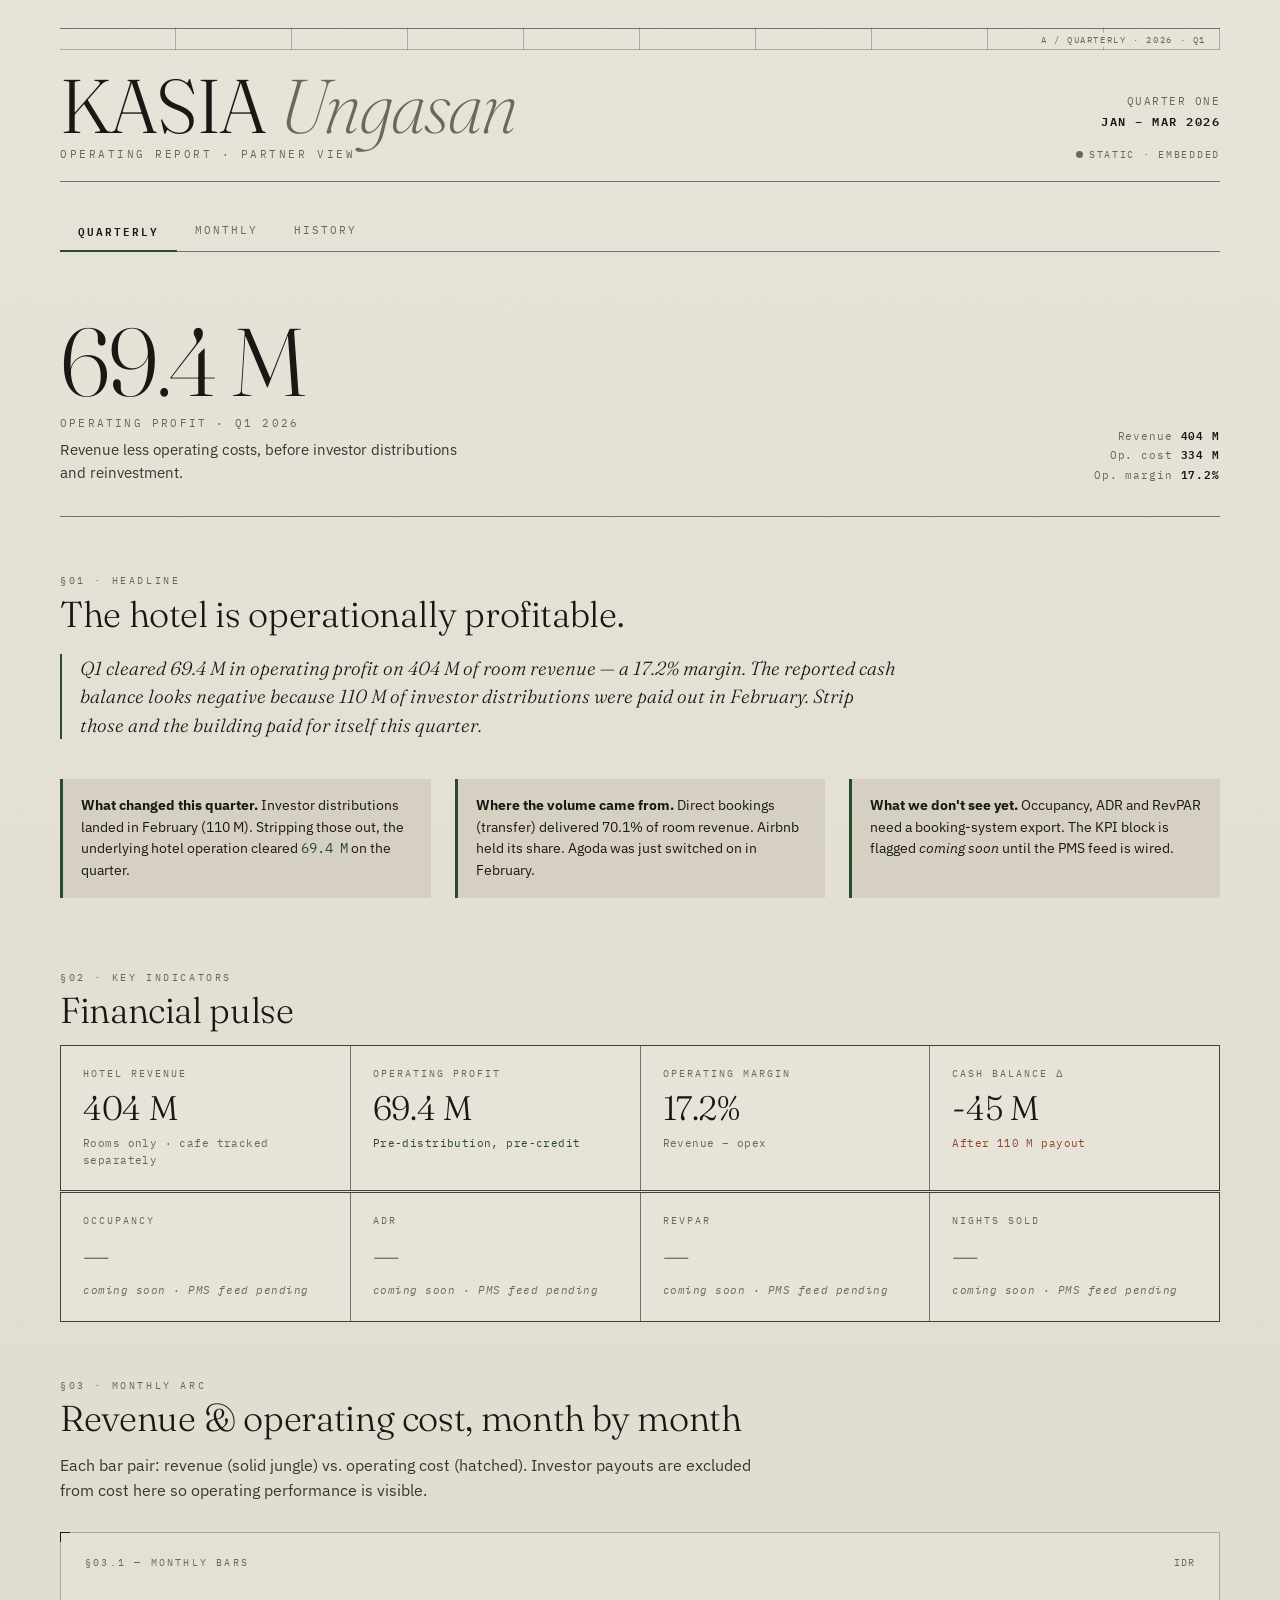
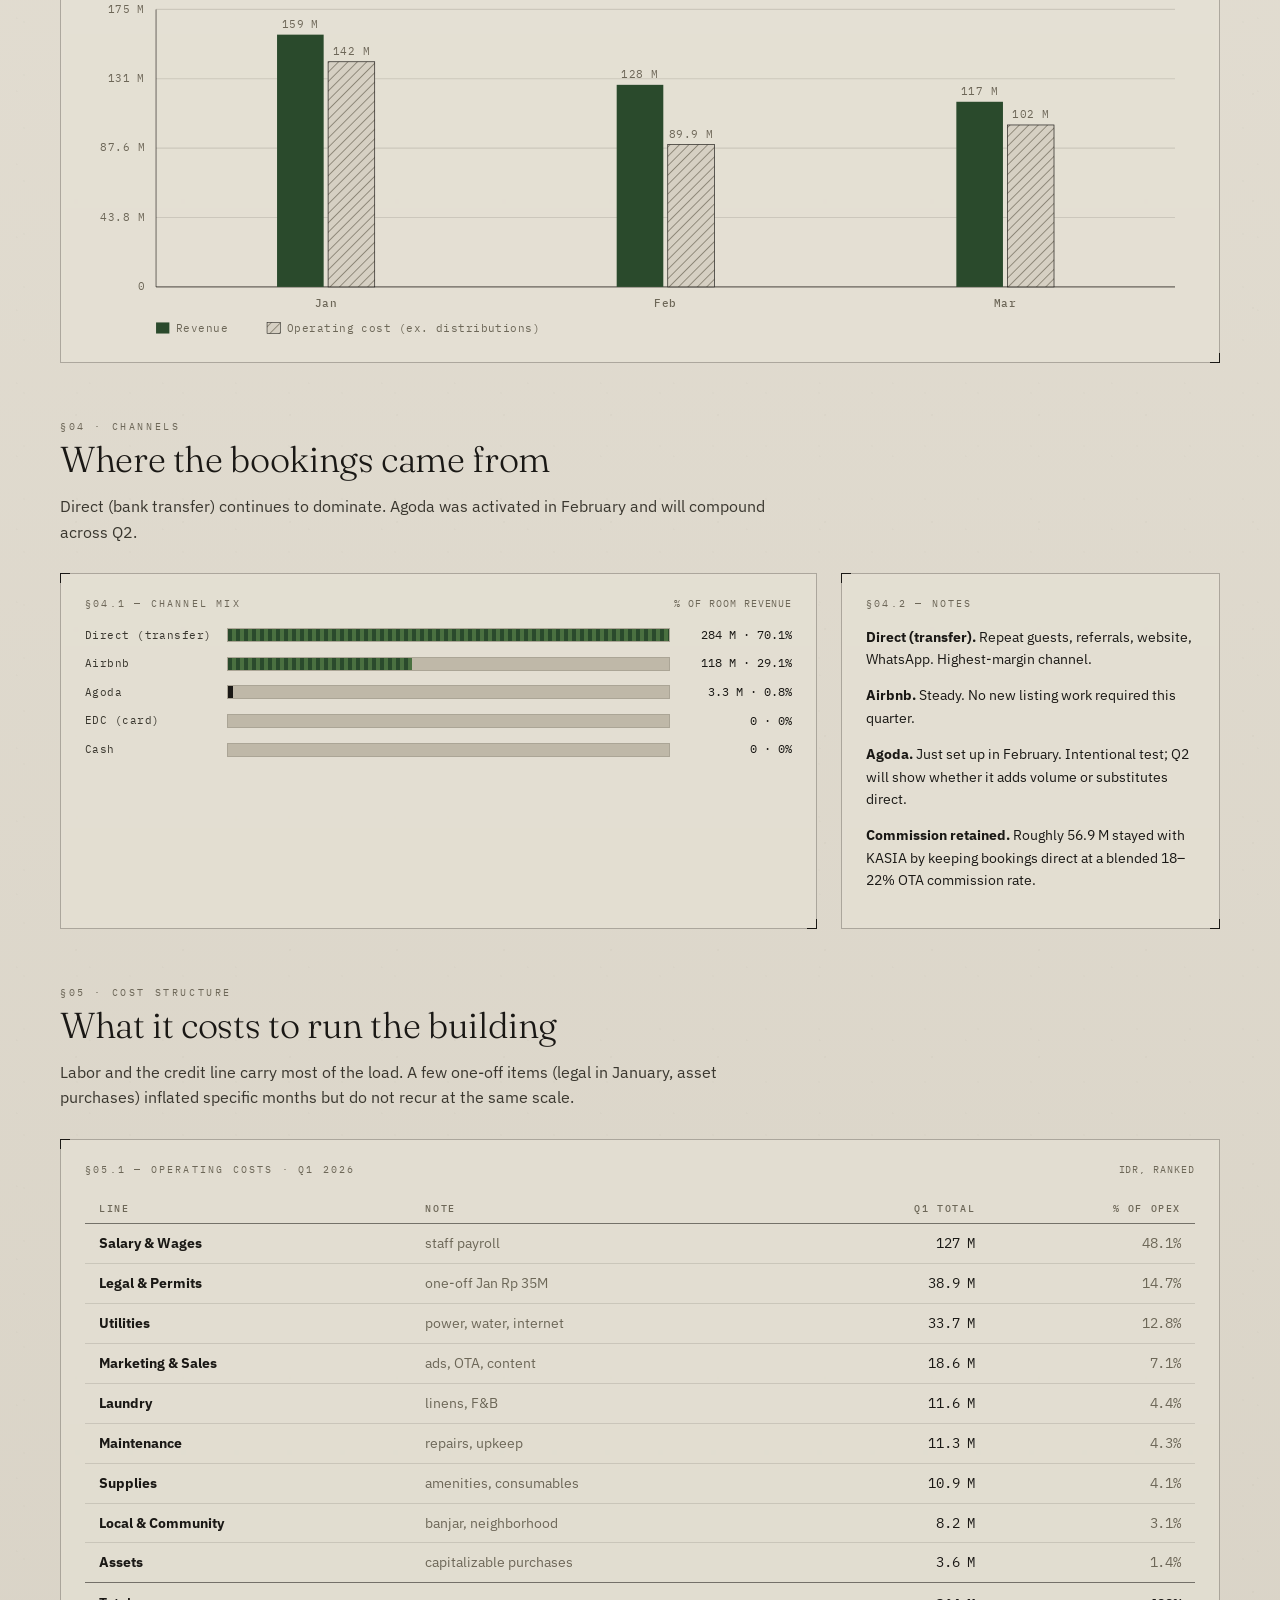
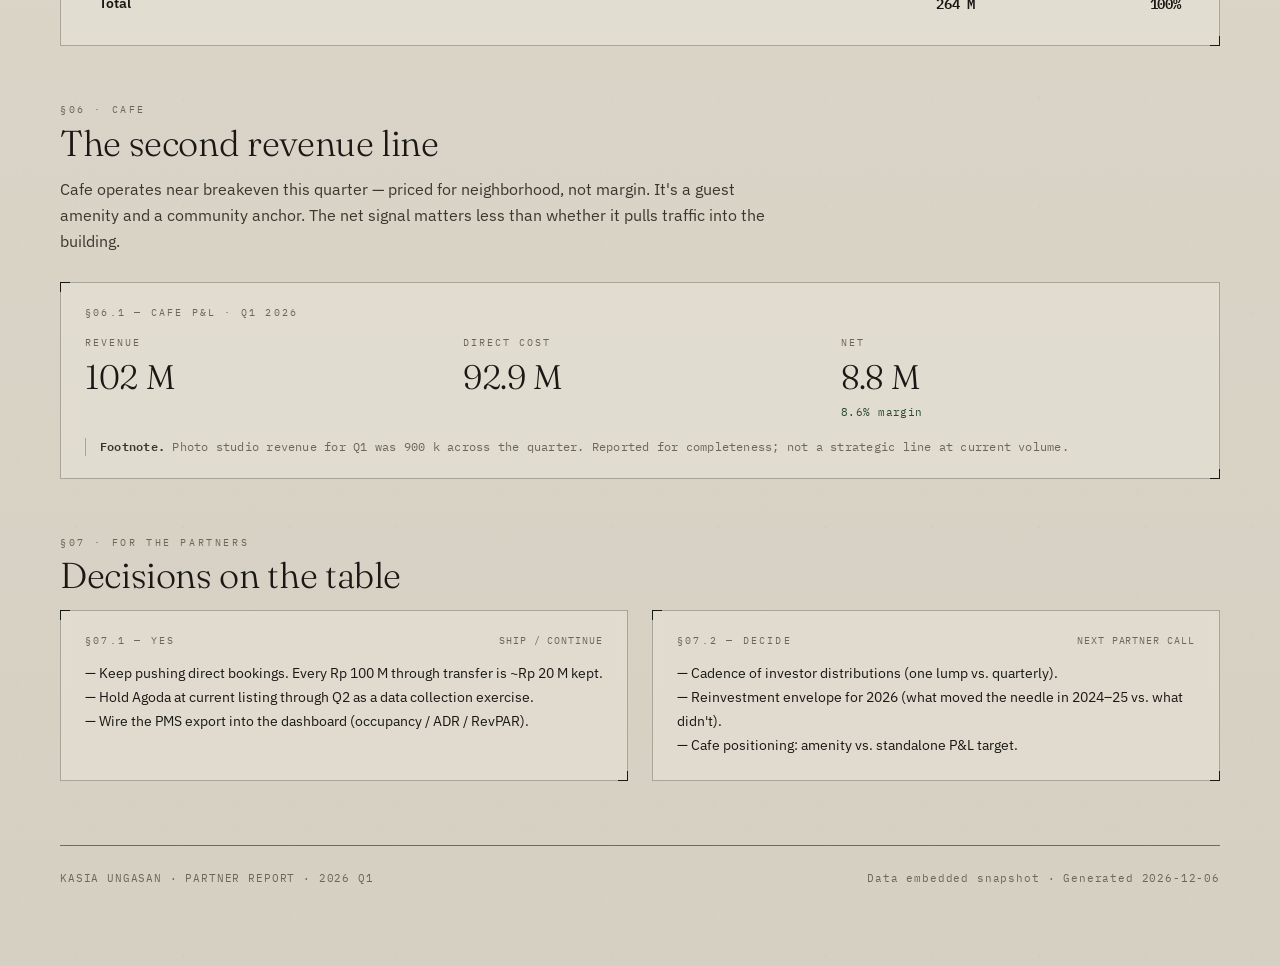
==== index.html @ acd2a81e "kasia dashboard v0.2 — three views, live sheet" ====
<!DOCTYPE html>
<html lang="en">
<head>
<meta charset="UTF-8" />
<meta name="viewport" content="width=device-width, initial-scale=1" />
<title>KASIA Ungasan · Quarterly Report</title>
<meta name="description" content="KASIA Ungasan operating report — quarterly performance, channels, costs." />
<link rel="preconnect" href="https://fonts.googleapis.com" />
<link rel="preconnect" href="https://fonts.gstatic.com" crossorigin />
<link href="https://fonts.googleapis.com/css2?family=Fraunces:ital,opsz,wght@0,9..144,200..600;1,9..144,200..500&family=IBM+Plex+Mono:wght@400;500;600&family=IBM+Plex+Sans:wght@300;400;500;600&display=swap" rel="stylesheet" />
<link rel="stylesheet" href="assets/style.css" />
</head>
<body>
<div class="frame">

  <div class="ruler" data-label="A / QUARTERLY · 2026 · Q1"></div>

  <header class="masthead">
    <div>
      <h1 class="wordmark">KASIA <em>Ungasan</em></h1>
      <p class="subtitle">Operating Report · Partner View</p>
    </div>
    <div class="masthead-right">
      Quarter One<br/>
      <strong id="period-label">Jan – Mar 2026</strong><br/>
      <span class="status" id="source-status">loading</span>
    </div>
  </header>

  <nav class="nav" aria-label="Primary">
    <a href="index.html" class="active">Quarterly</a>
    <a href="monthly.html">Monthly</a>
    <a href="historical.html">History</a>
  </nav>

  <!-- HERO STAT -->
  <div class="hero-stat">
    <div>
      <h2 class="main-num" id="hero-opprofit">—</h2>
      <div class="main-label">Operating profit · Q1 2026</div>
      <div class="main-sub" id="hero-sub">Revenue less operating costs, before investor distributions and reinvestment.</div>
    </div>
    <aside>
      <div>Revenue <b id="hero-rev">—</b></div>
      <div>Op. cost <b id="hero-opex">—</b></div>
      <div>Op. margin <b id="hero-margin">—</b></div>
    </aside>
  </div>

  <!-- HEADLINES -->
  <section id="headlines">
    <div class="section-no">§01 · Headline</div>
    <h3 class="section-title">The hotel is operationally profitable.</h3>
    <p class="lede" id="headline-lede">—</p>
    <div class="cols-3" style="margin-top:24px">
      <div class="callout">
        <strong>What changed this quarter.</strong>
        Investor distributions landed in February (<span id="feb-payout">—</span>). Stripping those out, the underlying hotel operation cleared <span class="num pos" id="underlying-profit">—</span> on the quarter.
      </div>
      <div class="callout">
        <strong>Where the volume came from.</strong>
        Direct bookings (transfer) delivered <span id="direct-share">—</span> of room revenue. Airbnb held its share. Agoda was just switched on in February.
      </div>
      <div class="callout">
        <strong>What we don't see yet.</strong>
        Occupancy, ADR and RevPAR need a booking-system export. The KPI block is flagged <em>coming soon</em> until the PMS feed is wired.
      </div>
    </div>
  </section>

  <!-- KPI -->
  <section id="kpi">
    <div class="section-no">§02 · Key Indicators</div>
    <h3 class="section-title">Financial pulse</h3>
    <div class="kpi-grid">
      <div class="kpi">
        <div class="kpi-label">Hotel Revenue</div>
        <div class="kpi-value" id="kpi-rev">—</div>
        <div class="kpi-sub" id="kpi-rev-sub">—</div>
      </div>
      <div class="kpi">
        <div class="kpi-label">Operating Profit</div>
        <div class="kpi-value" id="kpi-opprofit">—</div>
        <div class="kpi-sub" id="kpi-opprofit-sub">—</div>
      </div>
      <div class="kpi">
        <div class="kpi-label">Operating Margin</div>
        <div class="kpi-value" id="kpi-margin">—</div>
        <div class="kpi-sub">Revenue − opex</div>
      </div>
      <div class="kpi">
        <div class="kpi-label">Cash Balance Δ</div>
        <div class="kpi-value" id="kpi-balance">—</div>
        <div class="kpi-sub" id="kpi-balance-sub">After distributions &amp; credit</div>
      </div>
    </div>

    <div class="kpi-grid" style="margin-top:1px">
      <div class="kpi">
        <div class="kpi-label">Occupancy</div>
        <div class="kpi-value muted">—</div>
        <div class="kpi-sub coming">coming soon · PMS feed pending</div>
      </div>
      <div class="kpi">
        <div class="kpi-label">ADR</div>
        <div class="kpi-value muted">—</div>
        <div class="kpi-sub coming">coming soon · PMS feed pending</div>
      </div>
      <div class="kpi">
        <div class="kpi-label">RevPAR</div>
        <div class="kpi-value muted">—</div>
        <div class="kpi-sub coming">coming soon · PMS feed pending</div>
      </div>
      <div class="kpi">
        <div class="kpi-label">Nights Sold</div>
        <div class="kpi-value muted">—</div>
        <div class="kpi-sub coming">coming soon · PMS feed pending</div>
      </div>
    </div>
  </section>

  <!-- MONTHLY BARS -->
  <section id="monthly">
    <div class="section-no">§03 · Monthly Arc</div>
    <h3 class="section-title">Revenue &amp; operating cost, month by month</h3>
    <p class="section-lede">Each bar pair: revenue (solid jungle) vs. operating cost (hatched). Investor payouts are excluded from cost here so operating performance is visible.</p>
    <div class="panel">
      <div class="panel-label"><span>§03.1 — MONTHLY BARS</span><span class="note">IDR</span></div>
      <div id="month-chart"></div>
    </div>
  </section>

  <!-- CHANNELS -->
  <section id="channels">
    <div class="section-no">§04 · Channels</div>
    <h3 class="section-title">Where the bookings came from</h3>
    <p class="section-lede">Direct (bank transfer) continues to dominate. Agoda was activated in February and will compound across Q2.</p>
    <div class="cols-2-2">
      <div class="panel">
        <div class="panel-label"><span>§04.1 — CHANNEL MIX</span><span class="note">% of room revenue</span></div>
        <div class="bars" id="channel-bars"></div>
      </div>
      <div class="panel">
        <div class="panel-label"><span>§04.2 — NOTES</span></div>
        <div style="font-size:14px;line-height:1.6">
          <p><strong>Direct (transfer).</strong> Repeat guests, referrals, website, WhatsApp. Highest-margin channel.</p>
          <p><strong>Airbnb.</strong> Steady. No new listing work required this quarter.</p>
          <p><strong>Agoda.</strong> Just set up in February. Intentional test; Q2 will show whether it adds volume or substitutes direct.</p>
          <p><strong>Commission retained.</strong> Roughly <span id="direct-retained">—</span> stayed with KASIA by keeping bookings direct at a blended 18–22% OTA commission rate.</p>
        </div>
      </div>
    </div>
  </section>

  <!-- COSTS -->
  <section id="costs">
    <div class="section-no">§05 · Cost Structure</div>
    <h3 class="section-title">What it costs to run the building</h3>
    <p class="section-lede">Labor and the credit line carry most of the load. A few one-off items (legal in January, asset purchases) inflated specific months but do not recur at the same scale.</p>
    <div class="panel">
      <div class="panel-label"><span>§05.1 — OPERATING COSTS · Q1 2026</span><span class="note">IDR, ranked</span></div>
      <table class="tbl" id="costs-tbl">
        <thead><tr><th>Line</th><th>Note</th><th class="num">Q1 total</th><th class="num">% of opex</th></tr></thead>
        <tbody></tbody>
        <tfoot></tfoot>
      </table>
    </div>
  </section>

  <!-- CAFE -->
  <section id="cafe">
    <div class="section-no">§06 · Cafe</div>
    <h3 class="section-title">The second revenue line</h3>
    <p class="section-lede">Cafe operates near breakeven this quarter — priced for neighborhood, not margin. It's a guest amenity and a community anchor. The net signal matters less than whether it pulls traffic into the building.</p>
    <div class="panel">
      <div class="panel-label"><span>§06.1 — CAFE P&amp;L · Q1 2026</span></div>
      <div class="cols-3">
        <div>
          <div class="kpi-label">Revenue</div>
          <div class="kpi-value" id="cafe-rev">—</div>
        </div>
        <div>
          <div class="kpi-label">Direct Cost</div>
          <div class="kpi-value" id="cafe-cost">—</div>
        </div>
        <div>
          <div class="kpi-label">Net</div>
          <div class="kpi-value" id="cafe-net">—</div>
          <div class="kpi-sub" id="cafe-margin">—</div>
        </div>
      </div>
      <div class="footnote" style="margin-top:18px">
        <b>Footnote.</b> Photo studio revenue for Q1 was <span id="studio-rev-inline">—</span> across the quarter. Reported for completeness; not a strategic line at current volume.
      </div>
    </div>
  </section>

  <!-- DECISIONS -->
  <section id="decisions">
    <div class="section-no">§07 · For the Partners</div>
    <h3 class="section-title">Decisions on the table</h3>
    <div class="cols-2">
      <div class="panel">
        <div class="panel-label"><span>§07.1 — YES</span><span class="note">ship / continue</span></div>
        <ul style="list-style:none;padding:0;margin:0;font-size:14px;line-height:1.7">
          <li>— Keep pushing direct bookings. Every Rp 100 M through transfer is ~Rp 20 M kept.</li>
          <li>— Hold Agoda at current listing through Q2 as a data collection exercise.</li>
          <li>— Wire the PMS export into the dashboard (occupancy / ADR / RevPAR).</li>
        </ul>
      </div>
      <div class="panel">
        <div class="panel-label"><span>§07.2 — DECIDE</span><span class="note">next partner call</span></div>
        <ul style="list-style:none;padding:0;margin:0;font-size:14px;line-height:1.7">
          <li>— Cadence of investor distributions (one lump vs. quarterly).</li>
          <li>— Reinvestment envelope for 2026 (what moved the needle in 2024–25 vs. what didn't).</li>
          <li>— Cafe positioning: amenity vs. standalone P&amp;L target.</li>
        </ul>
      </div>
    </div>
  </section>

  <footer class="foot">
    <div>KASIA UNGASAN · PARTNER REPORT · 2026 Q1</div>
    <div>Data <span id="data-source">—</span> · Generated <span id="gen-time">—</span></div>
  </footer>

</div>

<script src="assets/data.js"></script>
<script>
(async function() {
  const { data, source } = await loadYear(2026);
  const q1 = { months: data.months.slice(0, 3) };
  const m = computeMetrics(q1);

  // Source status
  const srcEl = document.getElementById('source-status');
  srcEl.textContent = source === 'live' ? 'Live · Google Sheets' : 'Static · embedded';
  srcEl.className = 'status ' + (source === 'live' ? 'live' : 'static');
  document.getElementById('data-source').textContent = source === 'live' ? 'live from Google Sheets' : 'embedded snapshot';
  document.getElementById('gen-time').textContent = new Date().toISOString().slice(0,10);

  // Hero
  document.getElementById('hero-opprofit').textContent = fmtIDR(m.op_profit);
  document.getElementById('hero-rev').textContent  = fmtIDR(m.revenue);
  document.getElementById('hero-opex').textContent = fmtIDR(m.opex);
  document.getElementById('hero-margin').textContent = fmtPct(m.op_margin);

  // Headline lede
  const febPayout = q1.months[1].investor_payout;
  document.getElementById('feb-payout').textContent = fmtIDR(febPayout);
  document.getElementById('underlying-profit').textContent = fmtIDR(m.op_profit);
  const directShare = m.channels.transfer / m.chan_total;
  document.getElementById('direct-share').textContent = fmtPct(directShare);

  const lede = `Q1 cleared ${esc(fmtIDR(m.op_profit))} in operating profit on ${esc(fmtIDR(m.revenue))} of room revenue — a ${esc(fmtPct(m.op_margin))} margin. The reported cash balance looks negative because ${esc(fmtIDR(febPayout))} of investor distributions were paid out in February. Strip those and the building paid for itself this quarter.`;
  document.getElementById('headline-lede').innerHTML = lede;

  // KPIs
  document.getElementById('kpi-rev').textContent = fmtIDR(m.revenue);
  document.getElementById('kpi-rev-sub').textContent = 'Rooms only · cafe tracked separately';
  document.getElementById('kpi-opprofit').textContent = fmtIDR(m.op_profit);
  const opprofitSub = document.getElementById('kpi-opprofit-sub');
  opprofitSub.textContent = 'Pre-distribution, pre-credit';
  opprofitSub.classList.add(m.op_profit >= 0 ? 'pos' : 'neg');
  document.getElementById('kpi-margin').textContent = fmtPct(m.op_margin);

  const balance = m.revenue - m.expense_total;
  document.getElementById('kpi-balance').textContent = fmtIDR(balance);
  const balSub = document.getElementById('kpi-balance-sub');
  balSub.textContent = (balance >= 0 ? 'Net of distributions' : 'After ' + fmtIDR(febPayout) + ' payout');
  balSub.classList.add(balance >= 0 ? 'pos' : 'neg');

  // Direct retained estimate (20% blended commission)
  const directRetained = m.channels.transfer * 0.20;
  document.getElementById('direct-retained').textContent = fmtIDR(directRetained);

  renderMonthlyChart(m);
  renderChannels(m);
  renderCosts(m);

  document.getElementById('cafe-rev').textContent = fmtIDR(m.cafe_rev);
  document.getElementById('cafe-cost').textContent = fmtIDR(m.cafe_opex);
  document.getElementById('cafe-net').textContent  = fmtIDR(m.cafe_net);
  const cafeMargin = m.cafe_net / (m.cafe_rev || 1);
  const cafeMEl = document.getElementById('cafe-margin');
  cafeMEl.textContent = fmtPct(cafeMargin) + ' margin';
  cafeMEl.classList.add(cafeMargin >= 0 ? 'pos' : 'neg');
  document.getElementById('studio-rev-inline').textContent = fmtIDR(m.studio_rev);
})();

function renderMonthlyChart(m) {
  const W = 1000, H = 320, PAD_L = 64, PAD_R = 18, PAD_T = 22, PAD_B = 48;
  const plotW = W - PAD_L - PAD_R;
  const plotH = H - PAD_T - PAD_B;
  const months = m.months;
  const vals = months.flatMap(mo => [mo.hotel_revenue, (mo.hotel_expense_total - (mo.investor_payout||0) - (mo.investment||0))]);
  const maxV = Math.max(...vals) * 1.1;
  const yScale = v => PAD_T + plotH - (v / maxV) * plotH;
  const groupW = plotW / months.length;
  const barW = Math.min(42, groupW * 0.34);

  const ticks = [0, 0.25, 0.5, 0.75, 1].map(t => t * maxV);
  const gridLines = ticks.map(v => `<line class="grid" x1="${PAD_L}" x2="${W-PAD_R}" y1="${yScale(v)}" y2="${yScale(v)}"/>
    <text x="${PAD_L - 10}" y="${yScale(v)+3}" text-anchor="end">${esc(fmtIDR(v))}</text>`).join('');

  const bars = months.map((mo, i) => {
    const cx = PAD_L + groupW * i + groupW / 2;
    const opex = mo.hotel_expense_total - (mo.investor_payout||0) - (mo.investment||0);
    const rev = mo.hotel_revenue;
    const revY = yScale(rev), opexY = yScale(opex);
    return `
      <g>
        <rect class="series-pos" x="${cx - barW - 2}" y="${revY}" width="${barW}" height="${plotH + PAD_T - revY}"/>
        <rect fill="url(#hatch)" stroke="var(--ink)" stroke-width="0.6" x="${cx + 2}" y="${opexY}" width="${barW}" height="${plotH + PAD_T - opexY}"/>
        <text x="${cx}" y="${H - PAD_B + 18}" text-anchor="middle" fill="var(--ink)" font-weight="500">${esc(mo.month)}</text>
        <text x="${cx - barW/2 - 2}" y="${revY - 6}" text-anchor="middle" font-size="9">${esc(fmtIDR(rev))}</text>
        <text x="${cx + barW/2 + 2}" y="${opexY - 6}" text-anchor="middle" font-size="9" fill="var(--ink-soft)">${esc(fmtIDR(opex))}</text>
      </g>`;
  }).join('');

  document.getElementById('month-chart').innerHTML = `
    <svg viewBox="0 0 ${W} ${H}" role="img" aria-label="Monthly revenue versus operating cost, Q1 2026" style="width:100%;height:auto;display:block">
      <defs>
        <pattern id="hatch" width="6" height="6" patternUnits="userSpaceOnUse" patternTransform="rotate(45)">
          <rect width="6" height="6" fill="var(--concrete-1)"/>
          <line x1="0" y1="0" x2="0" y2="6" stroke="var(--ink-mute)" stroke-width="1.2"/>
        </pattern>
      </defs>
      ${gridLines}
      <line class="axis" x1="${PAD_L}" x2="${W-PAD_R}" y1="${PAD_T + plotH}" y2="${PAD_T + plotH}"/>
      <line class="axis" x1="${PAD_L}" x2="${PAD_L}" y1="${PAD_T}" y2="${PAD_T + plotH}"/>
      ${bars}
      <g transform="translate(${PAD_L}, ${H - 6})">
        <rect class="series-pos" x="0" y="-10" width="12" height="10"/>
        <text x="18" y="-1">Revenue</text>
        <rect fill="url(#hatch)" stroke="var(--ink)" stroke-width="0.5" x="100" y="-10" width="12" height="10"/>
        <text x="118" y="-1">Operating cost (ex. distributions)</text>
      </g>
    </svg>`;
}

function renderChannels(m) {
  const entries = [
    ["Direct (transfer)", m.channels.transfer, 'fill'],
    ["Airbnb",            m.channels.airbnb,   'fill'],
    ["Agoda",             m.channels.agoda,    'fill alt'],
    ["EDC (card)",        m.channels.edc,      'fill alt'],
    ["Cash",              m.channels.cash,     'fill alt'],
  ];
  const total = m.chan_total;
  const maxV = Math.max(...entries.map(e => e[1]), 1);
  const html = entries.map(([label, v, cls]) => {
    const pct = v / (total || 1);
    return `<div class="bar-row">
      <div class="label">${esc(label)}</div>
      <div class="track"><div class="${esc(cls)}" style="width:${(v/maxV*100).toFixed(1)}%"></div></div>
      <div class="val">${esc(fmtIDR(v))} · ${esc(fmtPct(pct))}</div>
    </div>`;
  }).join('');
  document.getElementById('channel-bars').innerHTML = html;
}

function renderCosts(m) {
  const entries = Object.entries(m.costs)
    .map(([name, {v, note}]) => ({ name, v, note }))
    .filter(e => e.v > 0)
    .sort((a,b) => b.v - a.v);
  const total = entries.reduce((a,e) => a + e.v, 0);
  const tbody = entries.map(e => `
    <tr>
      <td><strong>${esc(e.name)}</strong></td>
      <td class="muted">${esc(e.note)}</td>
      <td class="num">${esc(fmtIDR(e.v))}</td>
      <td class="num muted">${esc(fmtPct(e.v/(total||1)))}</td>
    </tr>`).join('');
  document.querySelector('#costs-tbl tbody').innerHTML = tbody;
  document.querySelector('#costs-tbl tfoot').innerHTML = `
    <tr class="total"><td>Total</td><td></td><td class="num">${esc(fmtIDR(total))}</td><td class="num">100%</td></tr>`;
}
</script>
</body>
</html>
---- assets/style.css ----
/* =============================================================
   KASIA UNGASAN · shared stylesheet
   Tropical brutalist: raw concrete, exposed structure, jungle green
   ============================================================= */

:root {
  /* Concrete palette — warm, slightly yellow-gray like board-formed concrete */
  --concrete-0:   #e8e3d8;   /* pale concrete (paper) */
  --concrete-1:   #d6d0c3;   /* raw surface */
  --concrete-2:   #bfb8a8;   /* shadowed form */
  --concrete-3:   #8e8676;   /* deep shadow */
  --ink:          #1a1815;   /* almost-black, warmer than pure black */
  --ink-soft:     #3a372f;
  --ink-mute:     #6d6758;

  /* Jungle accents — only one dominant green, used sparingly */
  --jungle:       #2a4a2c;   /* deep jungle green */
  --jungle-lt:    #4a7040;   /* mid foliage */
  --jungle-bright:#7aa155;   /* tropical light */
  --rust:         #8a4a2a;   /* oxidized rebar — used only for negatives */

  /* Semantic */
  --paper:        var(--concrete-0);
  --surface:      var(--concrete-1);
  --stroke:       rgba(26, 24, 21, 0.28);
  --stroke-strong:rgba(26, 24, 21, 0.55);
  --stroke-soft:  rgba(26, 24, 21, 0.12);
  --pos:          var(--jungle);
  --neg:          var(--rust);

  /* Type */
  --sans: "IBM Plex Sans", system-ui, -apple-system, Segoe UI, Helvetica, Arial, sans-serif;
  --mono: "IBM Plex Mono", ui-monospace, Menlo, Consolas, monospace;
  --display: "Fraunces", Georgia, serif;
}

/* ---------- reset ---------- */
*, *::before, *::after { box-sizing: border-box; }
html, body { margin: 0; padding: 0; }
body {
  font-family: var(--sans);
  font-size: 15px;
  line-height: 1.55;
  color: var(--ink);
  background: var(--paper);
  /* Subtle concrete noise — no images, pure CSS */
  background-image:
    radial-gradient(circle at 23% 17%, rgba(26,24,21,0.020) 0 1px, transparent 1px),
    radial-gradient(circle at 71% 83%, rgba(26,24,21,0.022) 0 1px, transparent 1px),
    radial-gradient(circle at 45% 60%, rgba(26,24,21,0.015) 0 1.2px, transparent 1.2px),
    linear-gradient(180deg, var(--concrete-0) 0%, var(--concrete-1) 100%);
  background-size: 73px 73px, 107px 107px, 53px 53px, 100% 100%;
  min-height: 100vh;
  -webkit-font-smoothing: antialiased;
}

a { color: var(--jungle); text-decoration-thickness: 1px; text-underline-offset: 3px; }

/* ---------- architectural frame ---------- */
.frame {
  max-width: 1240px;
  margin: 0 auto;
  padding: 28px 40px 80px;
  position: relative;
}
@media (max-width: 720px) {
  .frame { padding: 20px 20px 60px; }
}

/* Top ruler — exposed measuring strip */
.ruler {
  height: 22px;
  border-top: 1px solid var(--stroke-strong);
  border-bottom: 1px solid var(--stroke);
  position: relative;
  margin-bottom: 22px;
  background:
    repeating-linear-gradient(90deg,
      transparent 0 calc(10% - 1px),
      var(--stroke) calc(10% - 1px) 10%);
}
.ruler::after {
  content: attr(data-label);
  position: absolute;
  top: 4px; right: 8px;
  font-family: var(--mono);
  font-size: 9px;
  letter-spacing: 0.18em;
  text-transform: uppercase;
  color: var(--ink-mute);
  background: var(--paper);
  padding: 0 6px;
}

/* ---------- masthead ---------- */
.masthead {
  display: flex;
  align-items: flex-end;
  justify-content: space-between;
  gap: 32px;
  padding-bottom: 18px;
  border-bottom: 1px solid var(--stroke-strong);
  margin-bottom: 28px;
}
.wordmark {
  font-family: var(--display);
  font-weight: 300;
  font-size: clamp(38px, 7vw, 76px);
  line-height: 0.9;
  letter-spacing: -0.015em;
  color: var(--ink);
  margin: 0;
}
.wordmark em {
  font-style: italic;
  font-weight: 200;
  color: var(--ink-mute);
}
.subtitle {
  font-family: var(--mono);
  font-size: 10.5px;
  letter-spacing: 0.24em;
  text-transform: uppercase;
  color: var(--ink-mute);
  margin: 6px 0 0;
}
.masthead-right {
  font-family: var(--mono);
  font-size: 10.5px;
  letter-spacing: 0.14em;
  text-transform: uppercase;
  color: var(--ink-mute);
  text-align: right;
  min-width: 180px;
}
.masthead-right strong {
  display: block;
  color: var(--ink);
  font-weight: 600;
  font-size: 12px;
  margin-top: 2px;
}

/* ---------- nav tabs ---------- */
.nav {
  display: flex;
  gap: 0;
  border-bottom: 1px solid var(--stroke-strong);
  margin-bottom: 36px;
  font-family: var(--mono);
  font-size: 11px;
  letter-spacing: 0.18em;
  text-transform: uppercase;
}
.nav a {
  padding: 12px 18px 11px;
  color: var(--ink-mute);
  text-decoration: none;
  border-bottom: 2px solid transparent;
  margin-bottom: -1px;
  transition: color 0.15s;
}
.nav a:hover { color: var(--ink); }
.nav a.active {
  color: var(--ink);
  border-bottom-color: var(--jungle);
  font-weight: 600;
}

/* ---------- section headings ---------- */
.section-no {
  font-family: var(--mono);
  font-size: 10px;
  letter-spacing: 0.26em;
  color: var(--ink-mute);
  text-transform: uppercase;
  margin-bottom: 6px;
}
.section-title {
  font-family: var(--display);
  font-weight: 300;
  font-size: clamp(24px, 3.5vw, 36px);
  line-height: 1.1;
  letter-spacing: -0.01em;
  margin: 0 0 14px;
  color: var(--ink);
}
.section-lede {
  font-size: 16px;
  line-height: 1.6;
  color: var(--ink-soft);
  max-width: 72ch;
  margin: 0 0 28px;
}
section { margin: 56px 0; scroll-margin-top: 20px; }

/* ---------- panel (card) — exposed corners ---------- */
.panel {
  position: relative;
  background: rgba(232, 227, 216, 0.55);  /* translucent paper */
  border: 1px solid var(--stroke);
  padding: 22px 24px;
  backdrop-filter: blur(2px);
}
.panel::before,
.panel::after,
.panel > .corner-tl,
.panel > .corner-br {
  content: "";
  position: absolute;
  width: 10px; height: 10px;
  border: 1px solid var(--ink);
}
.panel::before { top: -1px; left: -1px; border-right: 0; border-bottom: 0; }
.panel::after  { bottom: -1px; right: -1px; border-left: 0; border-top: 0; }
.panel > .corner-tl { top: -1px; right: -1px; border-left: 0; border-bottom: 0; }
.panel > .corner-br { bottom: -1px; left: -1px; border-right: 0; border-top: 0; }
.panel-label {
  font-family: var(--mono);
  font-size: 10px;
  letter-spacing: 0.22em;
  text-transform: uppercase;
  color: var(--ink-mute);
  margin: 0 0 14px;
  display: flex;
  justify-content: space-between;
  align-items: baseline;
  gap: 12px;
}
.panel-label .note { color: var(--ink-mute); letter-spacing: 0.1em; font-size: 9.5px; }

/* ---------- kpi grid ---------- */
.kpi-grid {
  display: grid;
  grid-template-columns: repeat(4, 1fr);
  gap: 1px;
  background: var(--stroke-strong);
  border: 1px solid var(--stroke-strong);
}
.kpi {
  background: var(--paper);
  padding: 20px 22px 22px;
  position: relative;
}
.kpi-label {
  font-family: var(--mono);
  font-size: 10px;
  letter-spacing: 0.2em;
  text-transform: uppercase;
  color: var(--ink-mute);
  margin-bottom: 10px;
}
.kpi-value {
  font-family: var(--display);
  font-weight: 300;
  font-size: 34px;
  line-height: 1;
  letter-spacing: -0.01em;
  color: var(--ink);
}
.kpi-unit {
  font-family: var(--mono);
  font-size: 11px;
  color: var(--ink-mute);
  margin-left: 4px;
  letter-spacing: 0.08em;
}
.kpi-sub {
  margin-top: 10px;
  font-family: var(--mono);
  font-size: 10.5px;
  color: var(--ink-mute);
  letter-spacing: 0.04em;
}
.kpi-sub.pos { color: var(--pos); }
.kpi-sub.neg { color: var(--neg); }
.kpi-sub.coming {
  color: var(--ink-mute);
  font-style: italic;
  letter-spacing: 0.05em;
}
@media (max-width: 900px) { .kpi-grid { grid-template-columns: repeat(2, 1fr); } }
@media (max-width: 500px) { .kpi-grid { grid-template-columns: 1fr; } }

/* ---------- number display ---------- */
.num, .amount {
  font-family: var(--mono);
  font-variant-numeric: tabular-nums;
  letter-spacing: -0.01em;
}
.pos { color: var(--pos); }
.neg { color: var(--neg); }

/* ---------- two-column layouts ---------- */
.cols-2 { display: grid; grid-template-columns: 1fr 1fr; gap: 24px; }
.cols-3 { display: grid; grid-template-columns: repeat(3, 1fr); gap: 24px; }
.cols-2-2 { display: grid; grid-template-columns: 2fr 1fr; gap: 24px; }
@media (max-width: 800px) {
  .cols-2, .cols-3, .cols-2-2 { grid-template-columns: 1fr; }
}

/* ---------- tables ---------- */
.tbl {
  width: 100%;
  border-collapse: collapse;
  font-size: 13.5px;
}
.tbl th, .tbl td {
  text-align: left;
  padding: 9px 14px;
  border-bottom: 1px solid var(--stroke-soft);
}
.tbl th {
  font-family: var(--mono);
  font-weight: 500;
  font-size: 10px;
  letter-spacing: 0.16em;
  text-transform: uppercase;
  color: var(--ink-mute);
  border-bottom: 1px solid var(--stroke-strong);
  padding-bottom: 7px;
}
.tbl td.num { text-align: right; }
.tbl th.num { text-align: right; }
.tbl tr:last-child td { border-bottom: 0; }
.tbl tr.total td {
  border-top: 1px solid var(--stroke-strong);
  font-weight: 600;
  padding-top: 10px;
}

/* ---------- bar chart (horizontal) ---------- */
.bars { display: flex; flex-direction: column; gap: 10px; }
.bar-row {
  display: grid;
  grid-template-columns: 130px 1fr 110px;
  gap: 12px;
  align-items: center;
  font-size: 13px;
}
.bar-row .label { font-family: var(--mono); font-size: 11px; letter-spacing: 0.04em; color: var(--ink-soft); }
.bar-row .track {
  height: 14px;
  background: var(--concrete-2);
  border: 1px solid var(--stroke-soft);
  position: relative;
  overflow: hidden;
}
.bar-row .fill {
  height: 100%;
  background:
    repeating-linear-gradient(90deg,
      var(--jungle) 0 4px, var(--jungle-lt) 4px 8px);
}
.bar-row .fill.alt { background: var(--ink); }
.bar-row .val { font-family: var(--mono); font-size: 12px; text-align: right; color: var(--ink); }

/* ---------- tags / chips ---------- */
.tag {
  display: inline-block;
  font-family: var(--mono);
  font-size: 9.5px;
  letter-spacing: 0.18em;
  text-transform: uppercase;
  padding: 3px 8px;
  border: 1px solid var(--stroke-strong);
  color: var(--ink-soft);
  background: var(--paper);
}
.tag.pos { color: var(--jungle); border-color: var(--jungle); }
.tag.neg { color: var(--rust); border-color: var(--rust); }
.tag.soft { color: var(--ink-mute); border-color: var(--stroke); }

/* ---------- blockquote / lede ---------- */
.lede {
  font-size: 19px;
  line-height: 1.5;
  color: var(--ink);
  max-width: 70ch;
  padding-left: 18px;
  border-left: 2px solid var(--jungle);
  font-family: var(--display);
  font-weight: 300;
  font-style: italic;
}
.callout {
  background: var(--concrete-1);
  border-left: 3px solid var(--jungle);
  padding: 16px 18px;
  font-size: 14px;
  margin: 16px 0;
}
.callout strong { color: var(--ink); }
.callout.warn { border-left-color: var(--rust); }

/* ---------- footer ---------- */
.foot {
  margin-top: 64px;
  padding-top: 24px;
  border-top: 1px solid var(--stroke-strong);
  font-family: var(--mono);
  font-size: 10.5px;
  color: var(--ink-mute);
  letter-spacing: 0.08em;
  display: flex;
  justify-content: space-between;
  gap: 24px;
  flex-wrap: wrap;
}

/* ---------- status pill ---------- */
.status {
  display: inline-flex;
  align-items: center;
  gap: 6px;
  font-family: var(--mono);
  font-size: 9.5px;
  letter-spacing: 0.18em;
  text-transform: uppercase;
  color: var(--ink-mute);
}
.status::before {
  content: "";
  display: inline-block;
  width: 7px; height: 7px;
  border-radius: 50%;
  background: var(--ink-mute);
}
.status.live::before { background: var(--jungle-bright); box-shadow: 0 0 0 3px rgba(122,161,85,0.2); }
.status.static::before { background: var(--ink-mute); }

/* ---------- hero stat (top of page) ---------- */
.hero-stat {
  display: grid;
  grid-template-columns: 1fr auto;
  gap: 32px;
  align-items: end;
  padding: 28px 0 32px;
  border-bottom: 1px solid var(--stroke-strong);
  margin-bottom: 36px;
}
.hero-stat .main-num {
  font-family: var(--display);
  font-weight: 300;
  font-size: clamp(48px, 9vw, 96px);
  line-height: 0.95;
  letter-spacing: -0.02em;
  color: var(--ink);
  margin: 0;
}
.hero-stat .main-label {
  font-family: var(--mono);
  font-size: 11px;
  letter-spacing: 0.2em;
  text-transform: uppercase;
  color: var(--ink-mute);
  margin-top: 8px;
}
.hero-stat .main-sub {
  font-size: 15px;
  color: var(--ink-soft);
  margin-top: 6px;
  max-width: 45ch;
}
.hero-stat aside {
  text-align: right;
  font-family: var(--mono);
  font-size: 11px;
  color: var(--ink-mute);
  letter-spacing: 0.08em;
  line-height: 1.6;
}
.hero-stat aside b { color: var(--ink); font-weight: 600; }

/* ---------- SVG chart defaults ---------- */
svg text { font-family: var(--mono); font-size: 10px; fill: var(--ink-mute); letter-spacing: 0.04em; }
svg .axis { stroke: var(--stroke-strong); stroke-width: 1; fill: none; }
svg .grid { stroke: var(--stroke-soft); stroke-width: 1; fill: none; }
svg .series-pos { fill: var(--jungle); }
svg .series-neg { fill: var(--rust); }
svg .series-mute { fill: var(--concrete-3); }
svg .series-line { stroke: var(--jungle); stroke-width: 1.5; fill: none; }
svg .series-dot { fill: var(--jungle); stroke: var(--paper); stroke-width: 2; }

/* ---------- utility ---------- */
.mono { font-family: var(--mono); }
.muted { color: var(--ink-mute); }
.soft  { color: var(--ink-soft); }
.sr-only { position: absolute; left: -9999px; }
.hr {
  height: 1px;
  background: var(--stroke-strong);
  margin: 24px 0;
  position: relative;
}
.hr::before {
  content: "";
  position: absolute;
  left: 0; top: -3px;
  width: 24px; height: 7px;
  background: var(--jungle);
}

/* ---------- footnote ---------- */
.footnote {
  font-size: 11.5px;
  color: var(--ink-mute);
  line-height: 1.5;
  margin-top: 12px;
  padding-left: 14px;
  border-left: 1px solid var(--stroke);
  font-family: var(--mono);
  letter-spacing: 0.02em;
}
.footnote b { color: var(--ink-soft); font-weight: 600; }
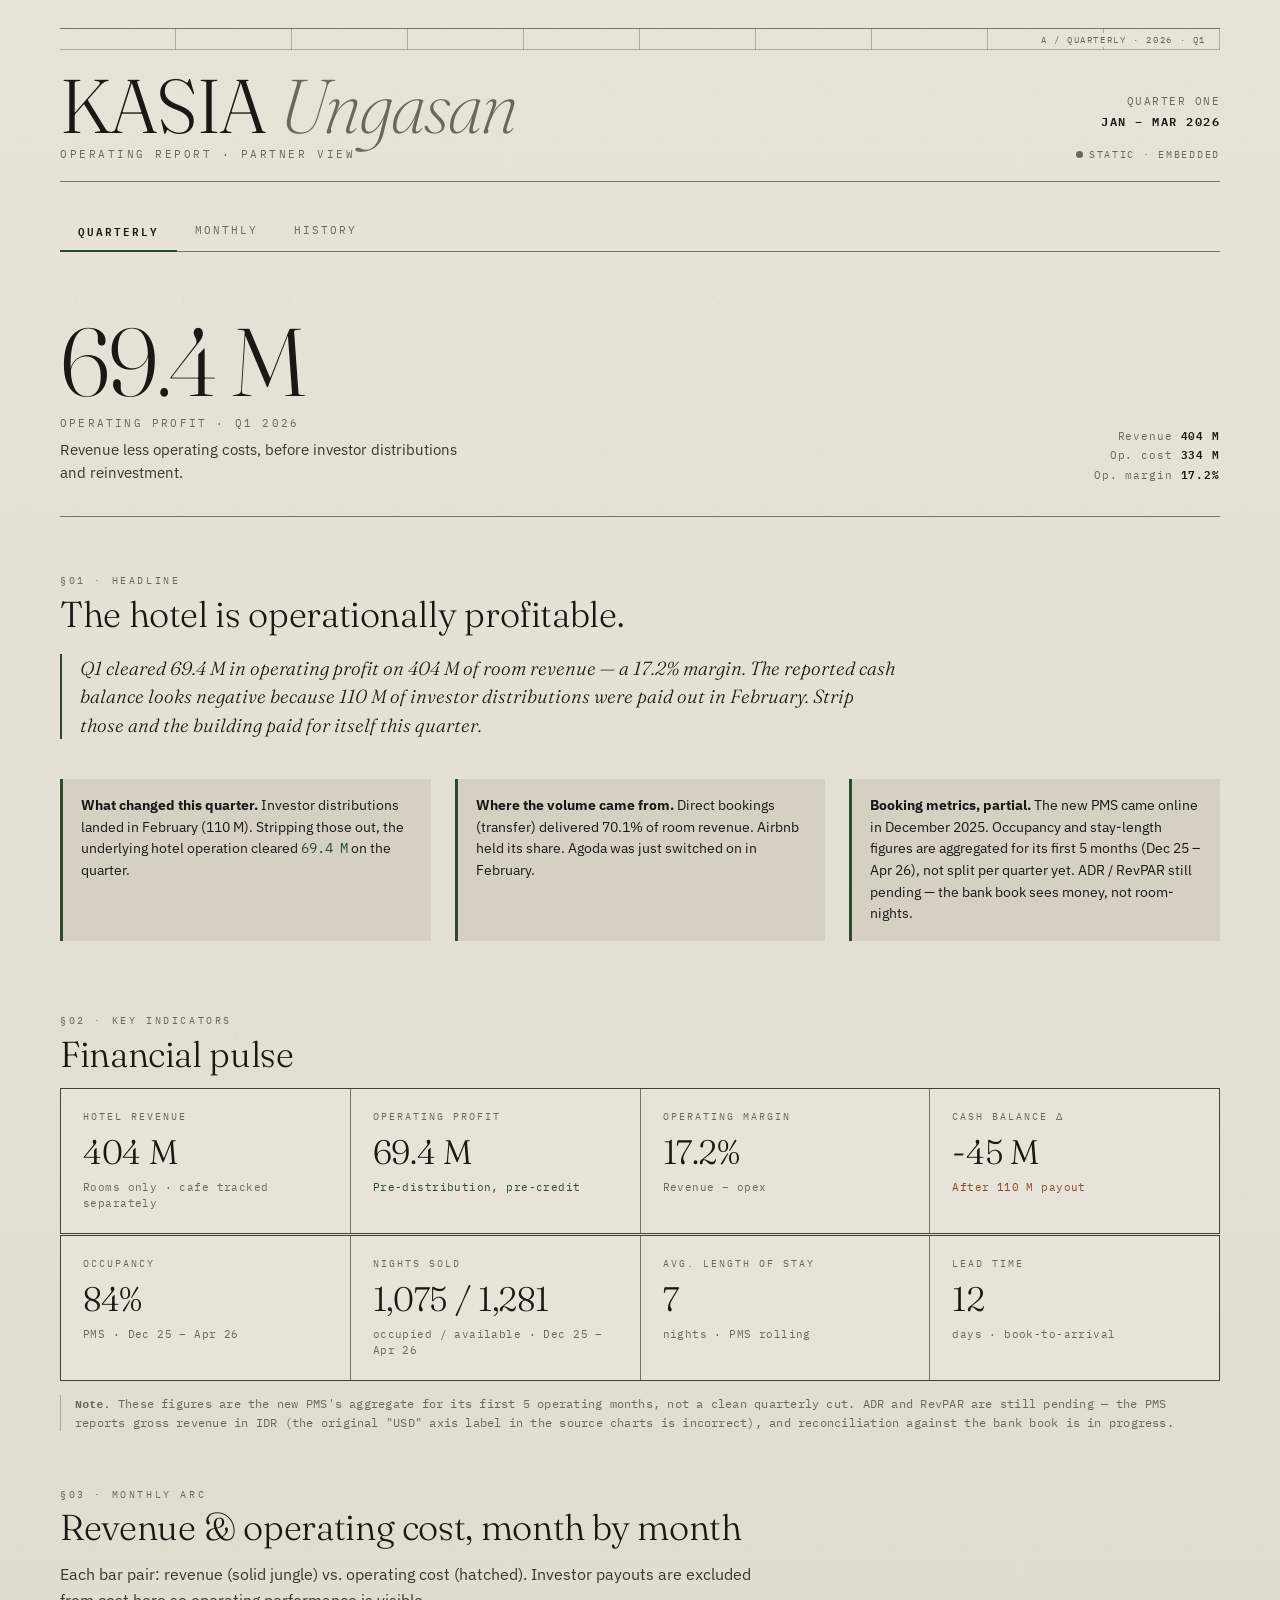
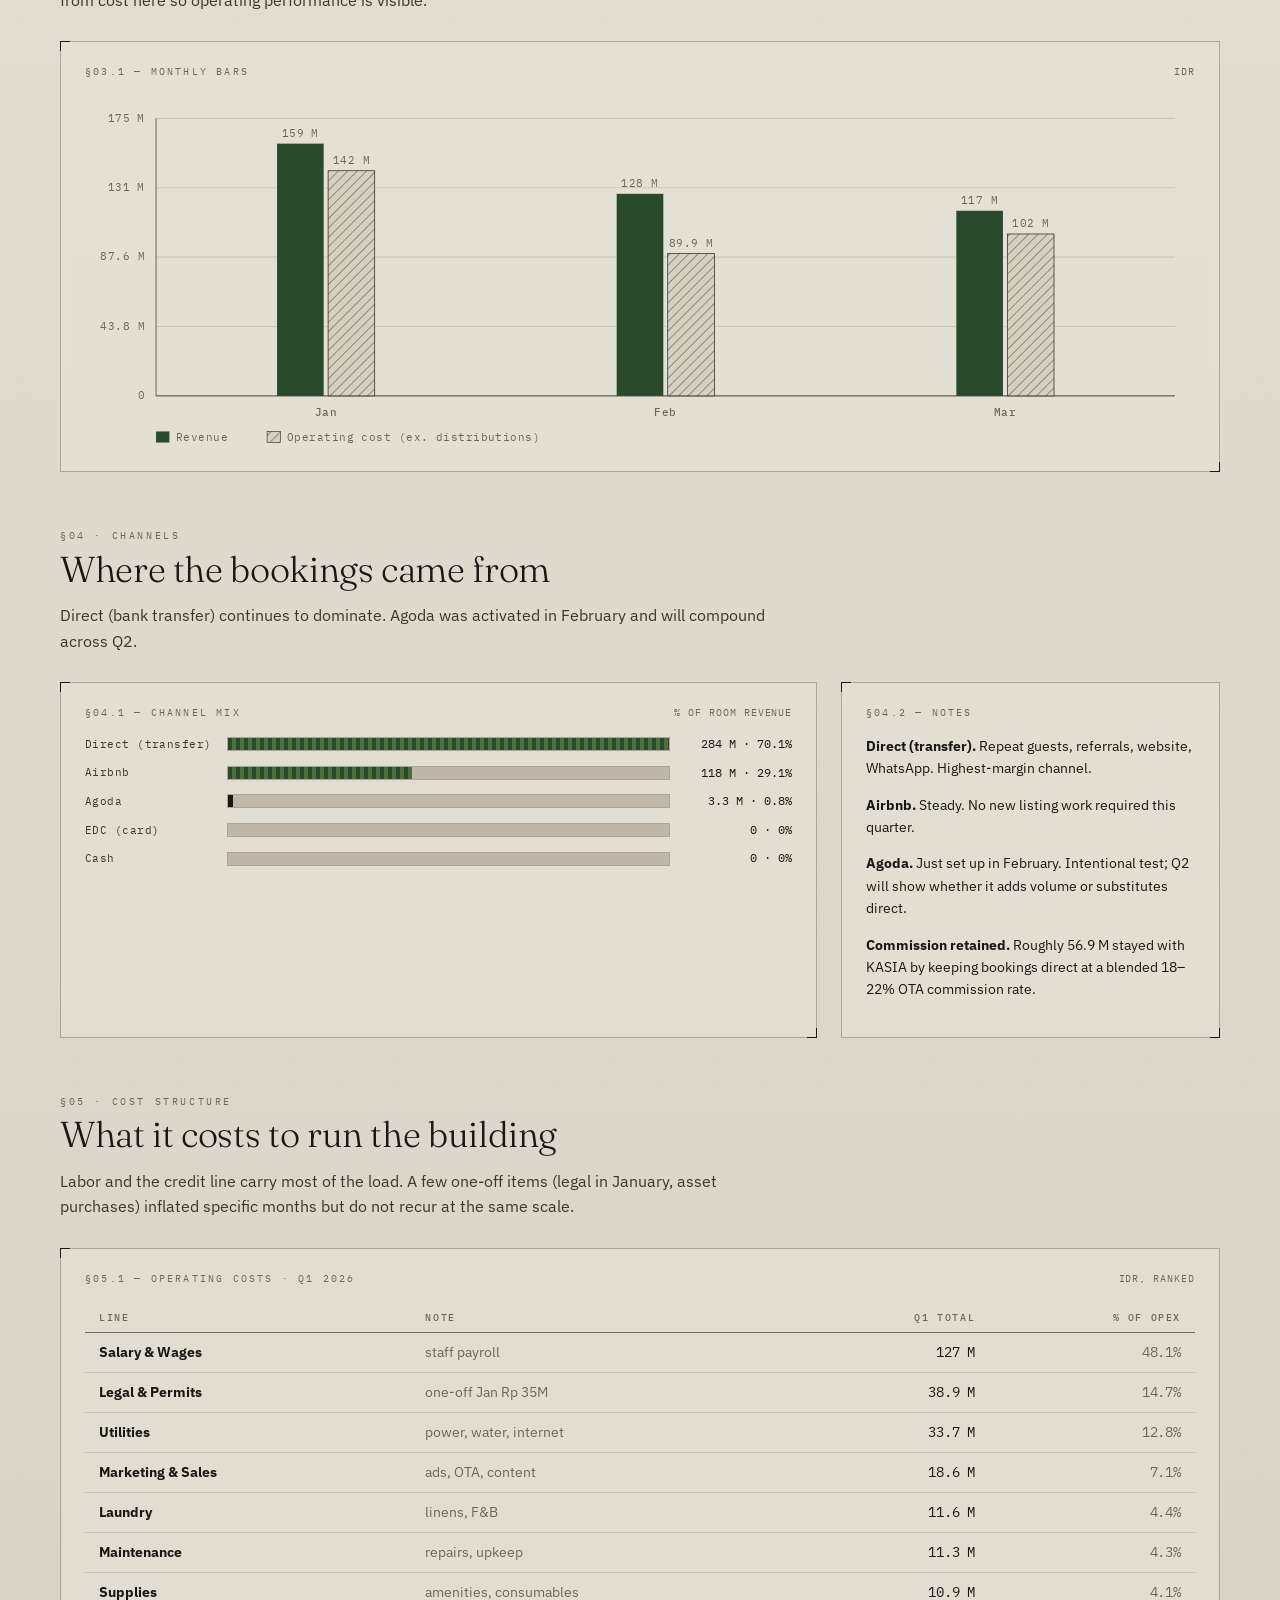
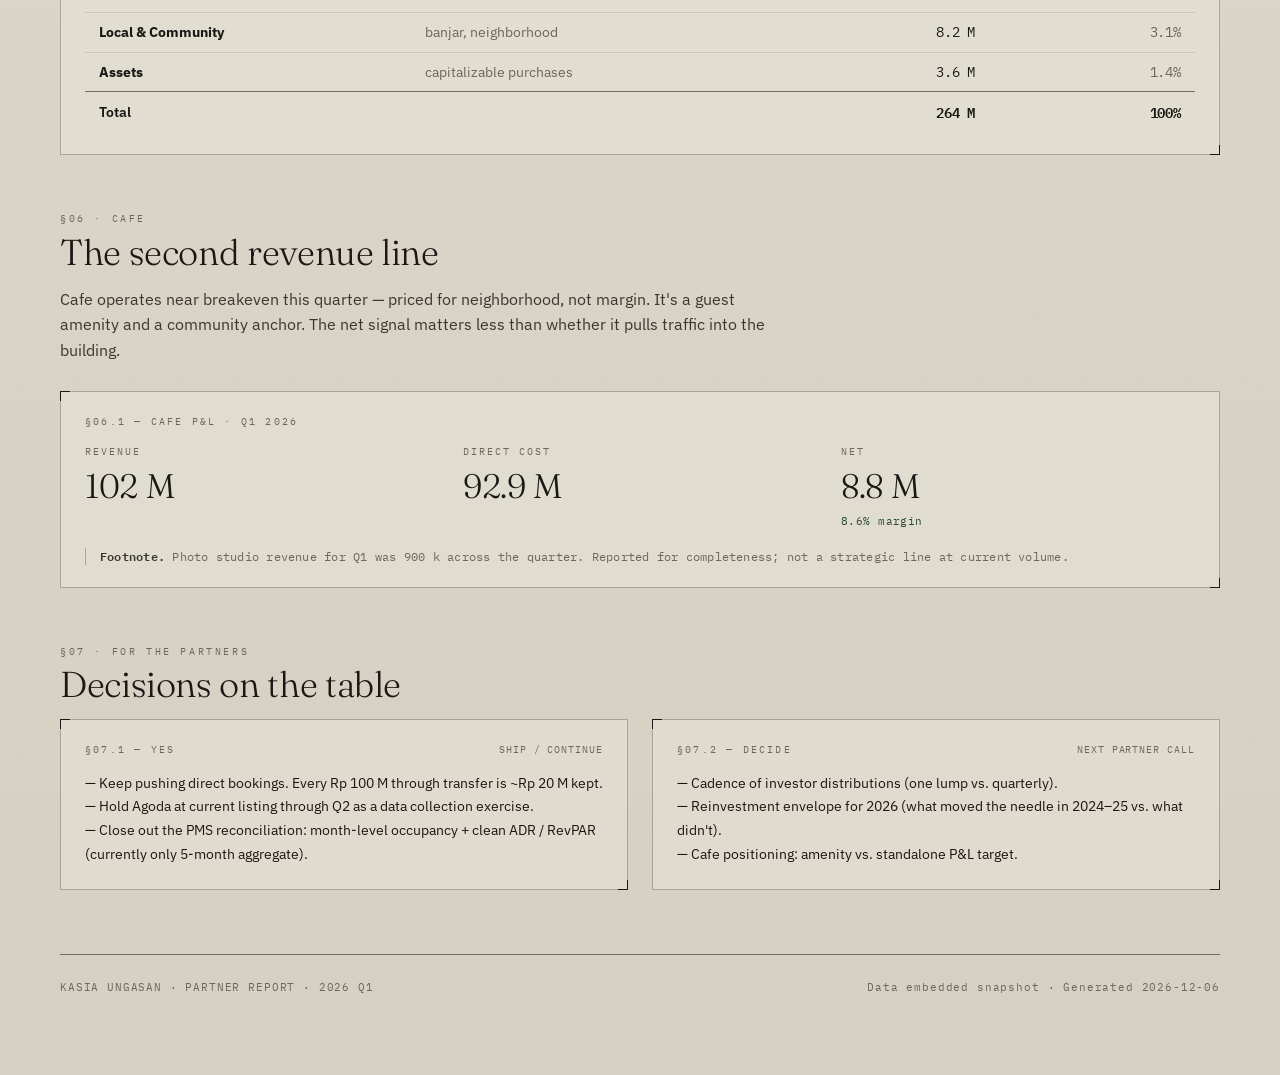
==== commit 8f8fd8aa: "Add occupancy data (legacy 2023-25 monthly + new PMS Dec25-Apr26 aggregate)" ====
--- a/index.html
+++ b/index.html
@@ -62,8 +62,8 @@
         Direct bookings (transfer) delivered <span id="direct-share">—</span> of room revenue. Airbnb held its share. Agoda was just switched on in February.
       </div>
       <div class="callout">
-        <strong>What we don't see yet.</strong>
-        Occupancy, ADR and RevPAR need a booking-system export. The KPI block is flagged <em>coming soon</em> until the PMS feed is wired.
+        <strong>Booking metrics, partial.</strong>
+        The new PMS came online in December 2025. Occupancy and stay-length figures are aggregated for its first 5 months (Dec 25 – Apr 26), not split per quarter yet. ADR / RevPAR still pending — the bank book sees money, not room-nights.
       </div>
     </div>
   </section>
@@ -98,25 +98,28 @@
     <div class="kpi-grid" style="margin-top:1px">
       <div class="kpi">
         <div class="kpi-label">Occupancy</div>
-        <div class="kpi-value muted">—</div>
-        <div class="kpi-sub coming">coming soon · PMS feed pending</div>
-      </div>
-      <div class="kpi">
-        <div class="kpi-label">ADR</div>
-        <div class="kpi-value muted">—</div>
-        <div class="kpi-sub coming">coming soon · PMS feed pending</div>
-      </div>
-      <div class="kpi">
-        <div class="kpi-label">RevPAR</div>
-        <div class="kpi-value muted">—</div>
-        <div class="kpi-sub coming">coming soon · PMS feed pending</div>
+        <div class="kpi-value" id="kpi-occ">—</div>
+        <div class="kpi-sub" id="kpi-occ-sub">PMS · Dec 25 – Apr 26</div>
       </div>
       <div class="kpi">
         <div class="kpi-label">Nights Sold</div>
-        <div class="kpi-value muted">—</div>
-        <div class="kpi-sub coming">coming soon · PMS feed pending</div>
-      </div>
-    </div>
+        <div class="kpi-value" id="kpi-nights">—</div>
+        <div class="kpi-sub" id="kpi-nights-sub">of available</div>
+      </div>
+      <div class="kpi">
+        <div class="kpi-label">Avg. Length of Stay</div>
+        <div class="kpi-value" id="kpi-alos">—</div>
+        <div class="kpi-sub">nights · PMS rolling</div>
+      </div>
+      <div class="kpi">
+        <div class="kpi-label">Lead Time</div>
+        <div class="kpi-value" id="kpi-lead">—</div>
+        <div class="kpi-sub">days · book-to-arrival</div>
+      </div>
+    </div>
+    <p class="footnote" style="margin-top:14px">
+      <strong>Note.</strong> These figures are the new PMS's aggregate for its first 5 operating months, not a clean quarterly cut. ADR and RevPAR are still pending — the PMS reports gross revenue in IDR (the original "USD" axis label in the source charts is incorrect), and reconciliation against the bank book is in progress.
+    </p>
   </section>
 
   <!-- MONTHLY BARS -->
@@ -205,7 +208,7 @@
         <ul style="list-style:none;padding:0;margin:0;font-size:14px;line-height:1.7">
           <li>— Keep pushing direct bookings. Every Rp 100 M through transfer is ~Rp 20 M kept.</li>
           <li>— Hold Agoda at current listing through Q2 as a data collection exercise.</li>
-          <li>— Wire the PMS export into the dashboard (occupancy / ADR / RevPAR).</li>
+          <li>— Close out the PMS reconciliation: month-level occupancy + clean ADR / RevPAR (currently only 5-month aggregate).</li>
         </ul>
       </div>
       <div class="panel">
@@ -270,6 +273,18 @@
   const balSub = document.getElementById('kpi-balance-sub');
   balSub.textContent = (balance >= 0 ? 'Net of distributions' : 'After ' + fmtIDR(febPayout) + ' payout');
   balSub.classList.add(balance >= 0 ? 'pos' : 'neg');
+
+  // Occupancy KPIs (new PMS aggregate, Dec 25 – Apr 26)
+  const occ = window.KASIA_OCCUPANCY && window.KASIA_OCCUPANCY.newSystem;
+  if (occ) {
+    document.getElementById('kpi-occ').textContent = fmtPct(occ.avgOccupancy);
+    document.getElementById('kpi-occ-sub').textContent = 'PMS · ' + occ.rangeShort;
+    document.getElementById('kpi-nights').textContent =
+      occ.occupiedRoomNights.toLocaleString('en-US') + ' / ' + occ.totalRoomNights.toLocaleString('en-US');
+    document.getElementById('kpi-nights-sub').textContent = 'occupied / available · ' + occ.rangeShort;
+    document.getElementById('kpi-alos').textContent = occ.avgLengthOfStay;
+    document.getElementById('kpi-lead').textContent = occ.avgLeadTimeDays;
+  }
 
   // Direct retained estimate (20% blended commission)
   const directRetained = m.channels.transfer * 0.20;
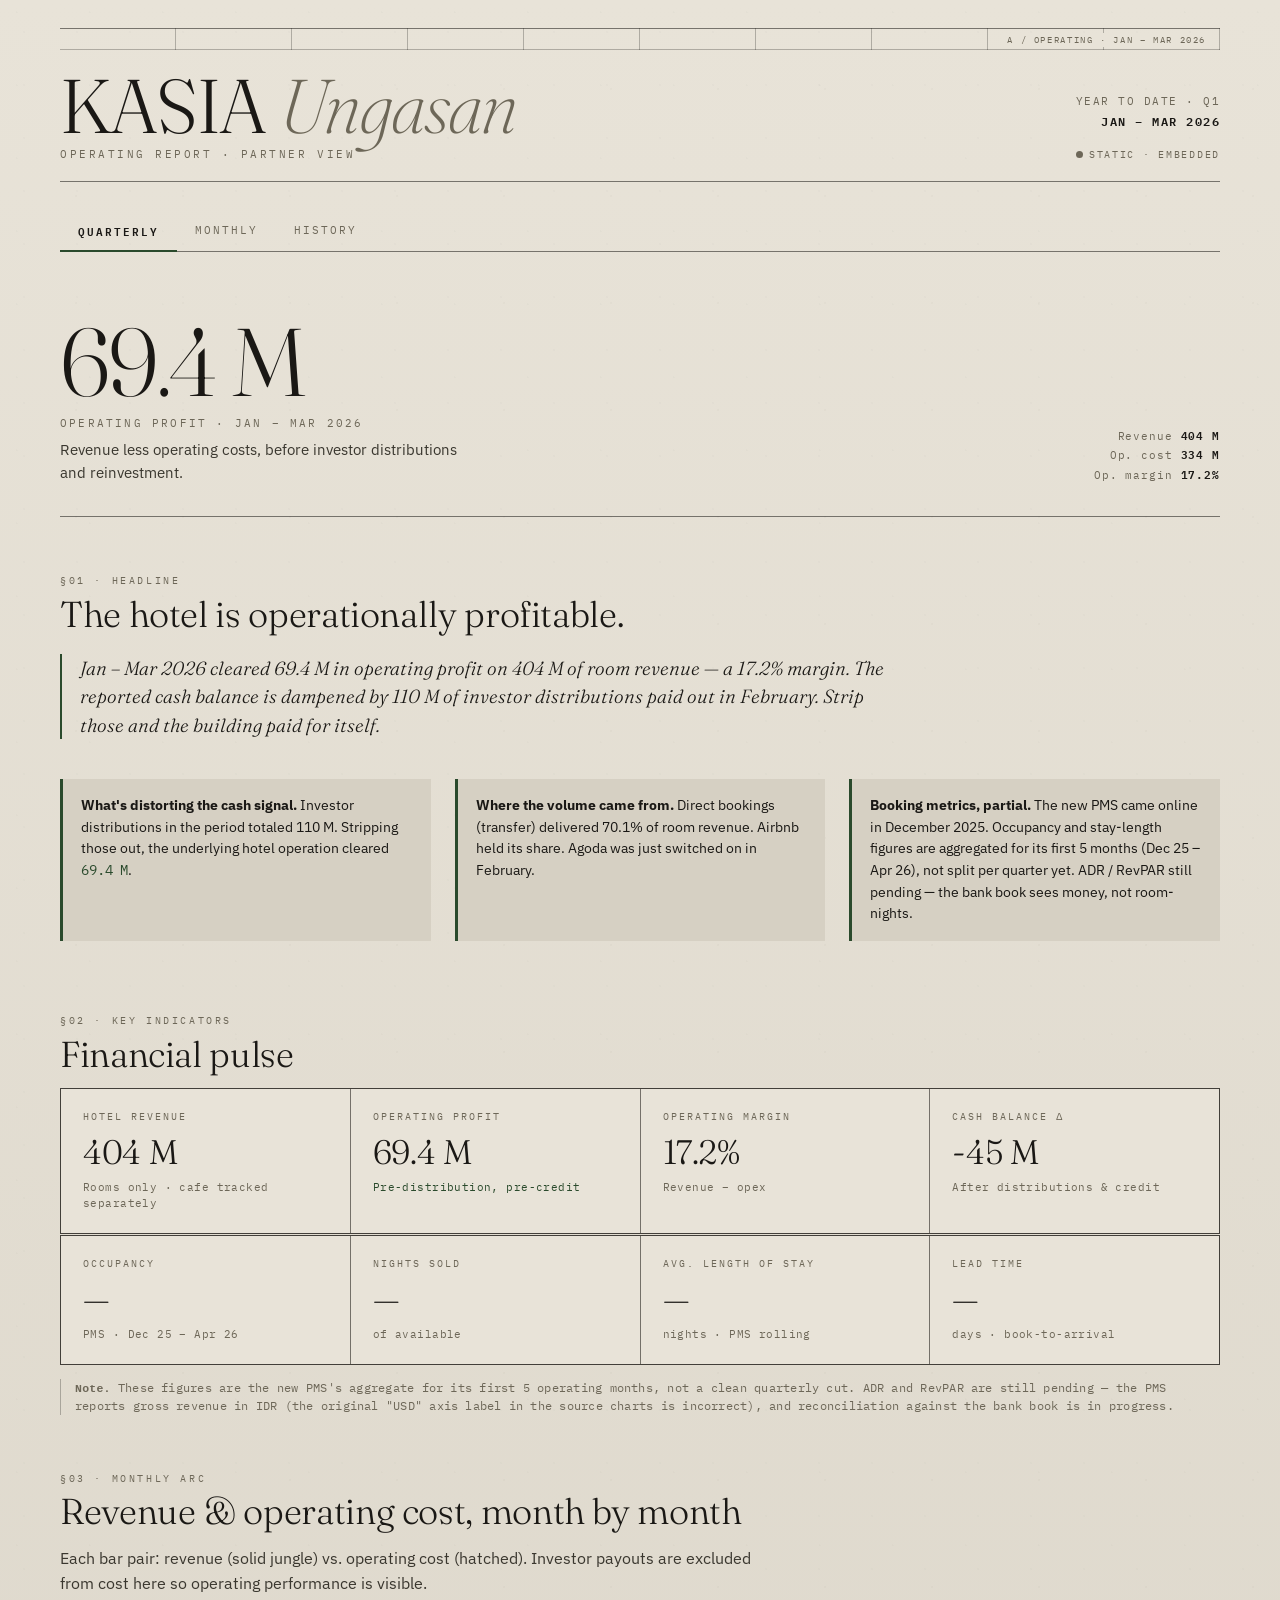
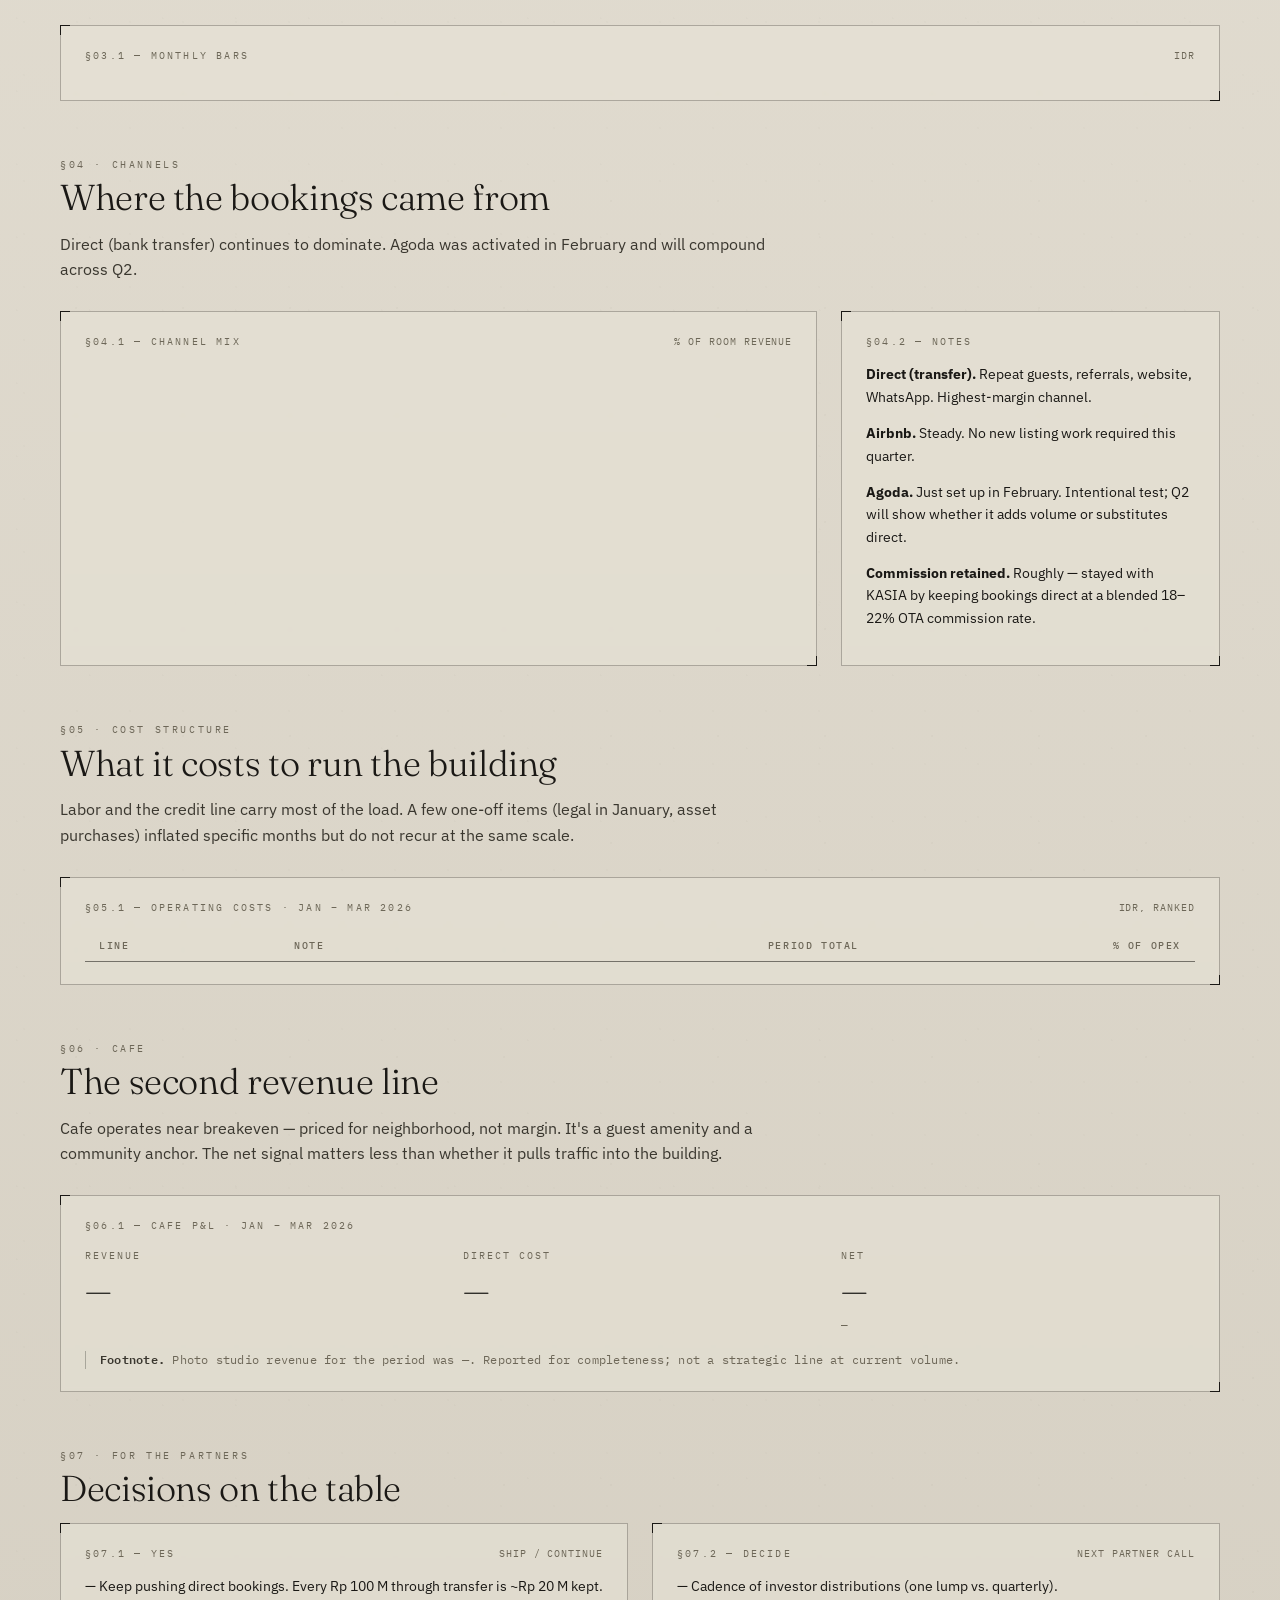
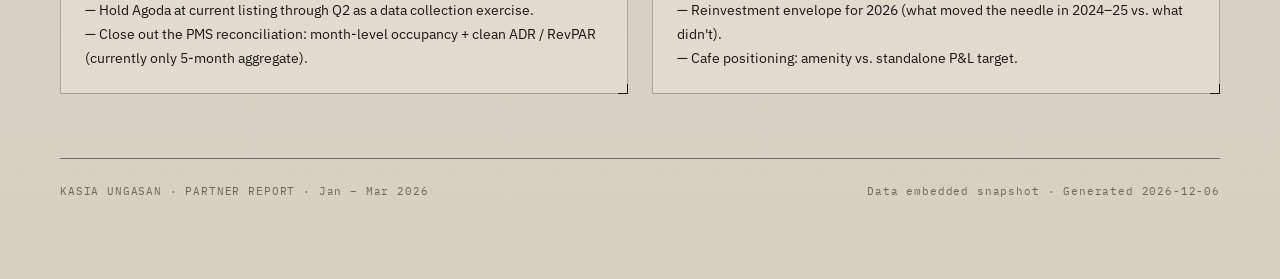
==== commit eb93a84d: "Dashboard rolls forward as months land in the sheet - Parser stops at the TOTAL row, so the per-nigh" ====
--- a/index.html
+++ b/index.html
@@ -13,7 +13,7 @@
 <body>
 <div class="frame">
 
-  <div class="ruler" data-label="A / QUARTERLY · 2026 · Q1"></div>
+  <div class="ruler" id="page-ruler" data-label="A / OPERATING · 2026 · YTD"></div>
 
   <header class="masthead">
     <div>
@@ -21,8 +21,8 @@
       <p class="subtitle">Operating Report · Partner View</p>
     </div>
     <div class="masthead-right">
-      Quarter One<br/>
-      <strong id="period-label">Jan – Mar 2026</strong><br/>
+      <span id="period-tag">Year to date</span><br/>
+      <strong id="period-label">—</strong><br/>
       <span class="status" id="source-status">loading</span>
     </div>
   </header>
@@ -37,7 +37,7 @@
   <div class="hero-stat">
     <div>
       <h2 class="main-num" id="hero-opprofit">—</h2>
-      <div class="main-label">Operating profit · Q1 2026</div>
+      <div class="main-label">Operating profit · <span id="hero-period">2026</span></div>
       <div class="main-sub" id="hero-sub">Revenue less operating costs, before investor distributions and reinvestment.</div>
     </div>
     <aside>
@@ -54,8 +54,8 @@
     <p class="lede" id="headline-lede">—</p>
     <div class="cols-3" style="margin-top:24px">
       <div class="callout">
-        <strong>What changed this quarter.</strong>
-        Investor distributions landed in February (<span id="feb-payout">—</span>). Stripping those out, the underlying hotel operation cleared <span class="num pos" id="underlying-profit">—</span> on the quarter.
+        <strong>What's distorting the cash signal.</strong>
+        Investor distributions in the period totaled <span id="feb-payout">—</span>. Stripping those out, the underlying hotel operation cleared <span class="num pos" id="underlying-profit">—</span>.
       </div>
       <div class="callout">
         <strong>Where the volume came from.</strong>
@@ -161,9 +161,9 @@
     <h3 class="section-title">What it costs to run the building</h3>
     <p class="section-lede">Labor and the credit line carry most of the load. A few one-off items (legal in January, asset purchases) inflated specific months but do not recur at the same scale.</p>
     <div class="panel">
-      <div class="panel-label"><span>§05.1 — OPERATING COSTS · Q1 2026</span><span class="note">IDR, ranked</span></div>
+      <div class="panel-label"><span>§05.1 — OPERATING COSTS · <span class="period-inline">—</span></span><span class="note">IDR, ranked</span></div>
       <table class="tbl" id="costs-tbl">
-        <thead><tr><th>Line</th><th>Note</th><th class="num">Q1 total</th><th class="num">% of opex</th></tr></thead>
+        <thead><tr><th>Line</th><th>Note</th><th class="num">Period total</th><th class="num">% of opex</th></tr></thead>
         <tbody></tbody>
         <tfoot></tfoot>
       </table>
@@ -174,9 +174,9 @@
   <section id="cafe">
     <div class="section-no">§06 · Cafe</div>
     <h3 class="section-title">The second revenue line</h3>
-    <p class="section-lede">Cafe operates near breakeven this quarter — priced for neighborhood, not margin. It's a guest amenity and a community anchor. The net signal matters less than whether it pulls traffic into the building.</p>
+    <p class="section-lede">Cafe operates near breakeven — priced for neighborhood, not margin. It's a guest amenity and a community anchor. The net signal matters less than whether it pulls traffic into the building.</p>
     <div class="panel">
-      <div class="panel-label"><span>§06.1 — CAFE P&amp;L · Q1 2026</span></div>
+      <div class="panel-label"><span>§06.1 — CAFE P&amp;L · <span class="period-inline">—</span></span></div>
       <div class="cols-3">
         <div>
           <div class="kpi-label">Revenue</div>
@@ -193,7 +193,7 @@
         </div>
       </div>
       <div class="footnote" style="margin-top:18px">
-        <b>Footnote.</b> Photo studio revenue for Q1 was <span id="studio-rev-inline">—</span> across the quarter. Reported for completeness; not a strategic line at current volume.
+        <b>Footnote.</b> Photo studio revenue for the period was <span id="studio-rev-inline">—</span>. Reported for completeness; not a strategic line at current volume.
       </div>
     </div>
   </section>
@@ -223,7 +223,7 @@
   </section>
 
   <footer class="foot">
-    <div>KASIA UNGASAN · PARTNER REPORT · 2026 Q1</div>
+    <div>KASIA UNGASAN · PARTNER REPORT · <span id="footer-period">2026</span></div>
     <div>Data <span id="data-source">—</span> · Generated <span id="gen-time">—</span></div>
   </footer>
 
@@ -232,9 +232,32 @@
 <script src="assets/data.js"></script>
 <script>
 (async function() {
+  const MONTH_FULL = ["January","February","March","April","May","June","July","August","September","October","November","December"];
+  const MONTH_SHORT = ["Jan","Feb","Mar","Apr","May","Jun","Jul","Aug","Sep","Oct","Nov","Dec"];
   const { data, source } = await loadYear(2026);
-  const q1 = { months: data.months.slice(0, 3) };
-  const m = computeMetrics(q1);
+  // Only months that actually have data in the sheet. Months are sorted by
+  // calendar order by the parser, so the last one is the most recent.
+  const active = data.months.filter(mo => (mo.hotel_revenue || 0) > 0 || (mo.hotel_expense_total || 0) > 0);
+  const period = { months: active };
+  const m = computeMetrics(period);
+
+  const firstIdx = active.length ? active[0].idx : 0;
+  const lastIdx  = active.length ? active[active.length - 1].idx : 0;
+  const periodLabel = active.length
+    ? (firstIdx === lastIdx
+        ? `${MONTH_SHORT[firstIdx]} 2026`
+        : `${MONTH_SHORT[firstIdx]} – ${MONTH_SHORT[lastIdx]} 2026`)
+    : '— 2026';
+  const periodTag = active.length <= 3 ? 'Year to date · Q1' :
+                    active.length <= 6 ? 'Year to date · H1' :
+                    active.length <= 9 ? 'Year to date · 9M' : 'Year to date · Full';
+  document.getElementById('period-label').textContent = periodLabel;
+  document.getElementById('period-tag').textContent = periodTag;
+  document.getElementById('hero-period').textContent = periodLabel;
+  document.getElementById('footer-period').textContent = periodLabel;
+  document.querySelectorAll('.period-inline').forEach(el => el.textContent = periodLabel);
+  const ruler = document.getElementById('page-ruler');
+  if (ruler) ruler.setAttribute('data-label', `A / OPERATING · ${periodLabel}`);
 
   // Source status
   const srcEl = document.getElementById('source-status');
@@ -249,14 +272,18 @@
   document.getElementById('hero-opex').textContent = fmtIDR(m.opex);
   document.getElementById('hero-margin').textContent = fmtPct(m.op_margin);
 
-  // Headline lede
-  const febPayout = q1.months[1].investor_payout;
-  document.getElementById('feb-payout').textContent = fmtIDR(febPayout);
+  // Headline lede — find the biggest investor distribution month (if any) for the callout
+  const payoutMonth = active.reduce((best, mo) => (mo.investor_payout||0) > (best?.investor_payout||0) ? mo : best, null);
+  const payoutAmount = payoutMonth ? payoutMonth.investor_payout : 0;
+  document.getElementById('feb-payout').textContent = fmtIDR(payoutAmount);
   document.getElementById('underlying-profit').textContent = fmtIDR(m.op_profit);
   const directShare = m.channels.transfer / m.chan_total;
   document.getElementById('direct-share').textContent = fmtPct(directShare);
 
-  const lede = `Q1 cleared ${esc(fmtIDR(m.op_profit))} in operating profit on ${esc(fmtIDR(m.revenue))} of room revenue — a ${esc(fmtPct(m.op_margin))} margin. The reported cash balance looks negative because ${esc(fmtIDR(febPayout))} of investor distributions were paid out in February. Strip those and the building paid for itself this quarter.`;
+  const payoutClause = payoutAmount > 0
+    ? ` The reported cash balance is dampened by ${esc(fmtIDR(payoutAmount))} of investor distributions paid out in ${MONTH_FULL[payoutMonth.idx]}. Strip those and the building paid for itself.`
+    : ' No investor distributions yet in this period — the full operating result is sitting on the balance.';
+  const lede = `${esc(periodLabel)} cleared ${esc(fmtIDR(m.op_profit))} in operating profit on ${esc(fmtIDR(m.revenue))} of room revenue — a ${esc(fmtPct(m.op_margin))} margin.${payoutClause}`;
   document.getElementById('headline-lede').innerHTML = lede;
 
   // KPIs
@@ -335,7 +362,7 @@
   }).join('');
 
   document.getElementById('month-chart').innerHTML = `
-    <svg viewBox="0 0 ${W} ${H}" role="img" aria-label="Monthly revenue versus operating cost, Q1 2026" style="width:100%;height:auto;display:block">
+    <svg viewBox="0 0 ${W} ${H}" role="img" aria-label="Monthly revenue versus operating cost, 2026" style="width:100%;height:auto;display:block">
       <defs>
         <pattern id="hatch" width="6" height="6" patternUnits="userSpaceOnUse" patternTransform="rotate(45)">
           <rect width="6" height="6" fill="var(--concrete-1)"/>
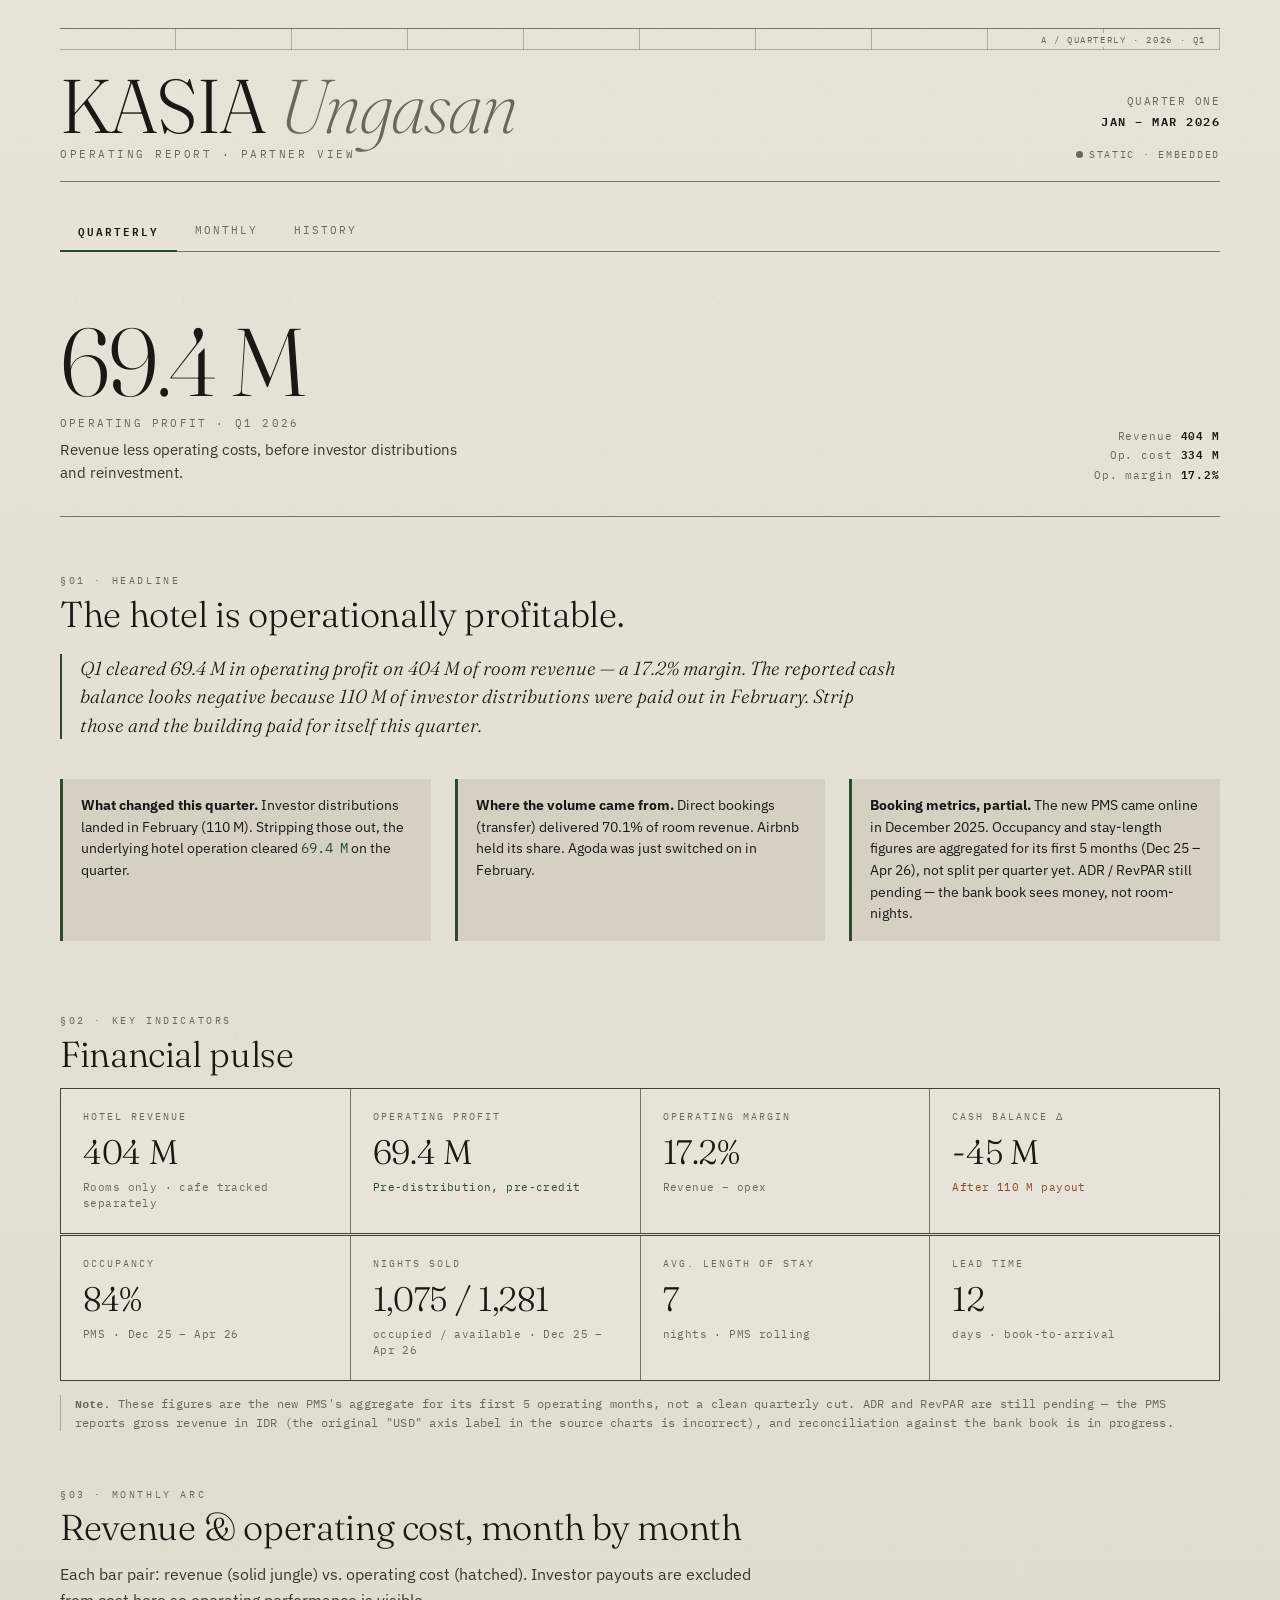
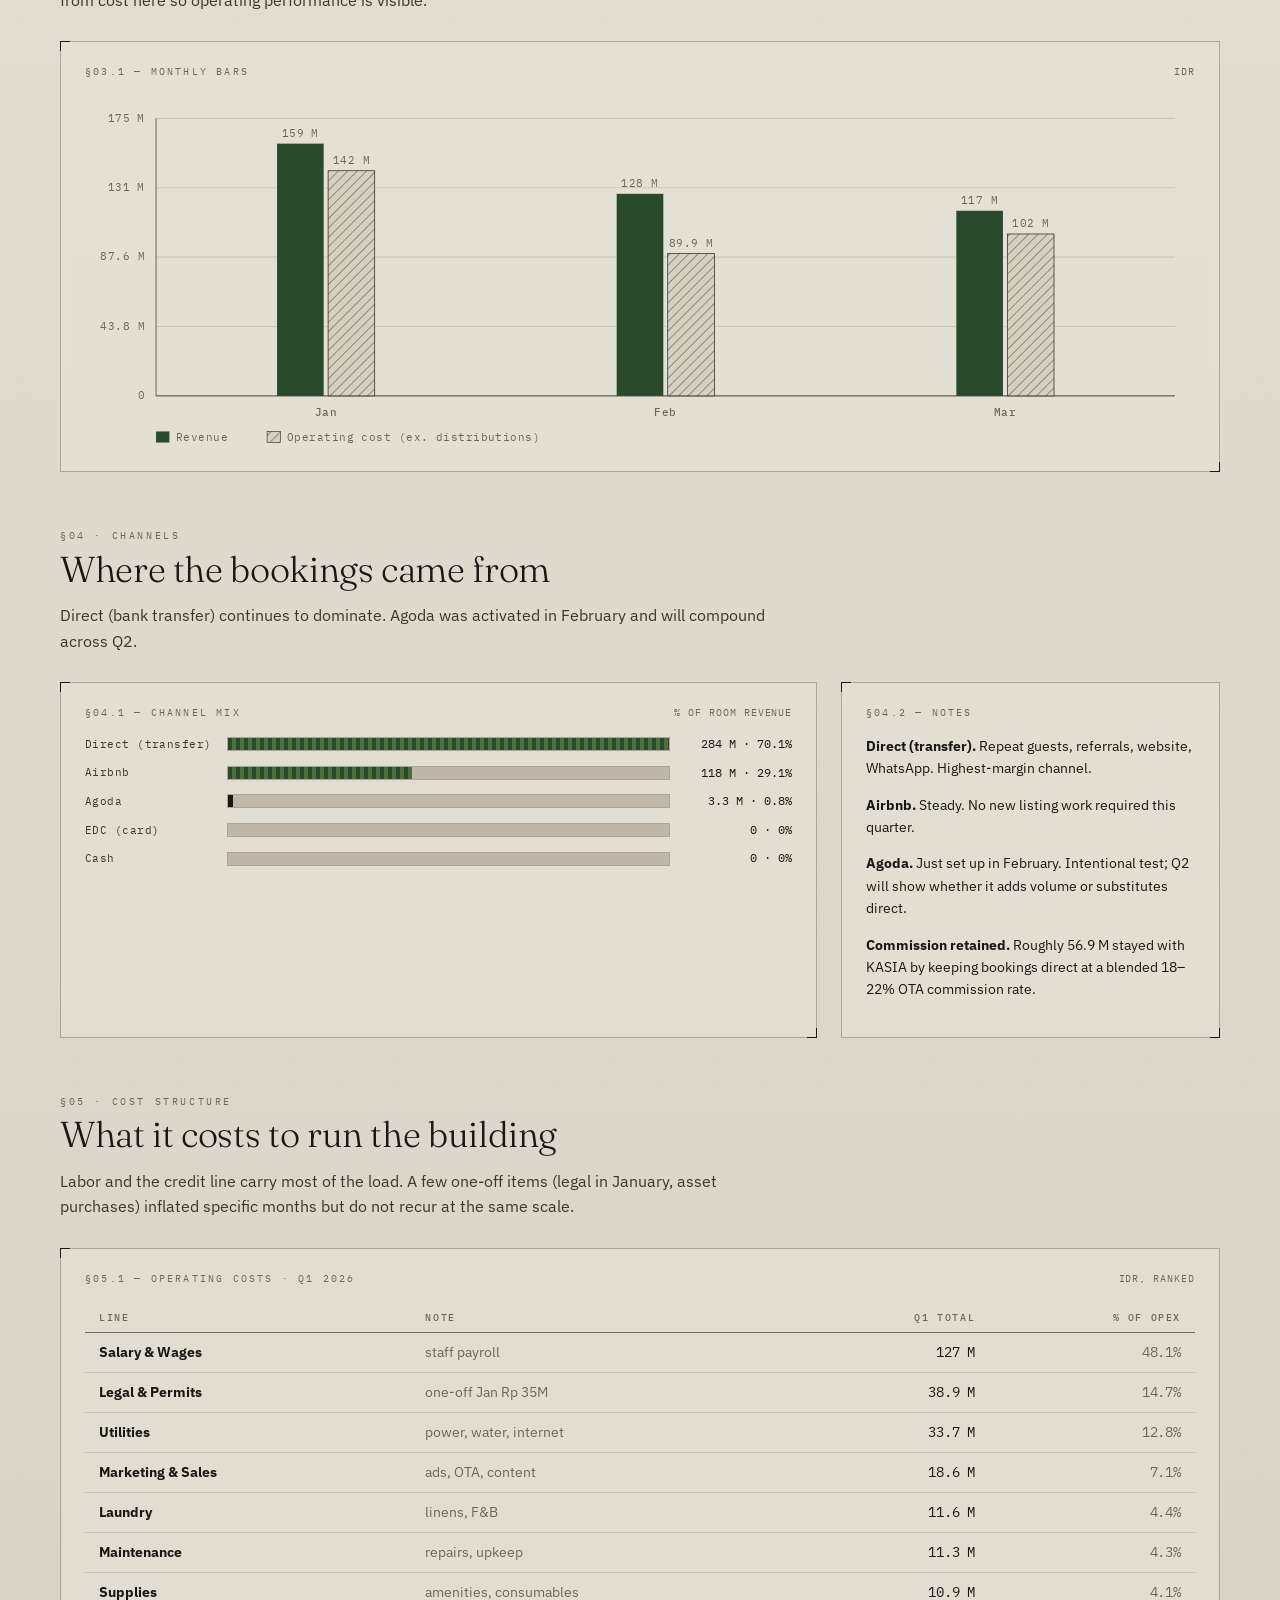
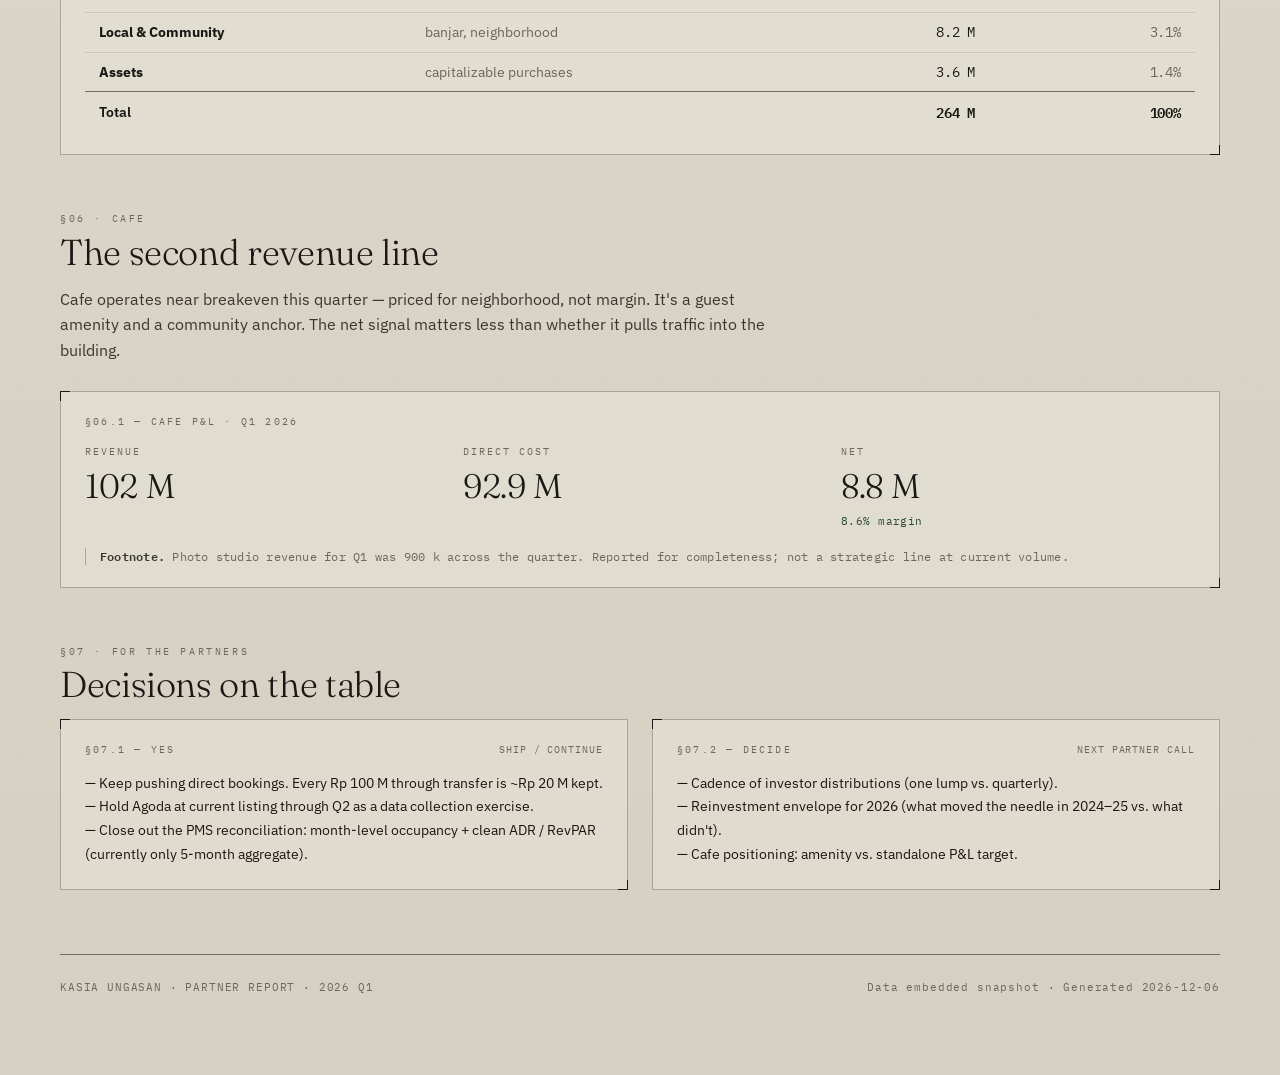
==== commit 063170e2: "Revert "Dashboard rolls forward as months land in the sheet" This reverts commit eb93a84d92f0e1cd755" ====
--- a/index.html
+++ b/index.html
@@ -13,7 +13,7 @@
 <body>
 <div class="frame">
 
-  <div class="ruler" id="page-ruler" data-label="A / OPERATING · 2026 · YTD"></div>
+  <div class="ruler" data-label="A / QUARTERLY · 2026 · Q1"></div>
 
   <header class="masthead">
     <div>
@@ -21,8 +21,8 @@
       <p class="subtitle">Operating Report · Partner View</p>
     </div>
     <div class="masthead-right">
-      <span id="period-tag">Year to date</span><br/>
-      <strong id="period-label">—</strong><br/>
+      Quarter One<br/>
+      <strong id="period-label">Jan – Mar 2026</strong><br/>
       <span class="status" id="source-status">loading</span>
     </div>
   </header>
@@ -37,7 +37,7 @@
   <div class="hero-stat">
     <div>
       <h2 class="main-num" id="hero-opprofit">—</h2>
-      <div class="main-label">Operating profit · <span id="hero-period">2026</span></div>
+      <div class="main-label">Operating profit · Q1 2026</div>
       <div class="main-sub" id="hero-sub">Revenue less operating costs, before investor distributions and reinvestment.</div>
     </div>
     <aside>
@@ -54,8 +54,8 @@
     <p class="lede" id="headline-lede">—</p>
     <div class="cols-3" style="margin-top:24px">
       <div class="callout">
-        <strong>What's distorting the cash signal.</strong>
-        Investor distributions in the period totaled <span id="feb-payout">—</span>. Stripping those out, the underlying hotel operation cleared <span class="num pos" id="underlying-profit">—</span>.
+        <strong>What changed this quarter.</strong>
+        Investor distributions landed in February (<span id="feb-payout">—</span>). Stripping those out, the underlying hotel operation cleared <span class="num pos" id="underlying-profit">—</span> on the quarter.
       </div>
       <div class="callout">
         <strong>Where the volume came from.</strong>
@@ -161,9 +161,9 @@
     <h3 class="section-title">What it costs to run the building</h3>
     <p class="section-lede">Labor and the credit line carry most of the load. A few one-off items (legal in January, asset purchases) inflated specific months but do not recur at the same scale.</p>
     <div class="panel">
-      <div class="panel-label"><span>§05.1 — OPERATING COSTS · <span class="period-inline">—</span></span><span class="note">IDR, ranked</span></div>
+      <div class="panel-label"><span>§05.1 — OPERATING COSTS · Q1 2026</span><span class="note">IDR, ranked</span></div>
       <table class="tbl" id="costs-tbl">
-        <thead><tr><th>Line</th><th>Note</th><th class="num">Period total</th><th class="num">% of opex</th></tr></thead>
+        <thead><tr><th>Line</th><th>Note</th><th class="num">Q1 total</th><th class="num">% of opex</th></tr></thead>
         <tbody></tbody>
         <tfoot></tfoot>
       </table>
@@ -174,9 +174,9 @@
   <section id="cafe">
     <div class="section-no">§06 · Cafe</div>
     <h3 class="section-title">The second revenue line</h3>
-    <p class="section-lede">Cafe operates near breakeven — priced for neighborhood, not margin. It's a guest amenity and a community anchor. The net signal matters less than whether it pulls traffic into the building.</p>
+    <p class="section-lede">Cafe operates near breakeven this quarter — priced for neighborhood, not margin. It's a guest amenity and a community anchor. The net signal matters less than whether it pulls traffic into the building.</p>
     <div class="panel">
-      <div class="panel-label"><span>§06.1 — CAFE P&amp;L · <span class="period-inline">—</span></span></div>
+      <div class="panel-label"><span>§06.1 — CAFE P&amp;L · Q1 2026</span></div>
       <div class="cols-3">
         <div>
           <div class="kpi-label">Revenue</div>
@@ -193,7 +193,7 @@
         </div>
       </div>
       <div class="footnote" style="margin-top:18px">
-        <b>Footnote.</b> Photo studio revenue for the period was <span id="studio-rev-inline">—</span>. Reported for completeness; not a strategic line at current volume.
+        <b>Footnote.</b> Photo studio revenue for Q1 was <span id="studio-rev-inline">—</span> across the quarter. Reported for completeness; not a strategic line at current volume.
       </div>
     </div>
   </section>
@@ -223,7 +223,7 @@
   </section>
 
   <footer class="foot">
-    <div>KASIA UNGASAN · PARTNER REPORT · <span id="footer-period">2026</span></div>
+    <div>KASIA UNGASAN · PARTNER REPORT · 2026 Q1</div>
     <div>Data <span id="data-source">—</span> · Generated <span id="gen-time">—</span></div>
   </footer>
 
@@ -232,32 +232,9 @@
 <script src="assets/data.js"></script>
 <script>
 (async function() {
-  const MONTH_FULL = ["January","February","March","April","May","June","July","August","September","October","November","December"];
-  const MONTH_SHORT = ["Jan","Feb","Mar","Apr","May","Jun","Jul","Aug","Sep","Oct","Nov","Dec"];
   const { data, source } = await loadYear(2026);
-  // Only months that actually have data in the sheet. Months are sorted by
-  // calendar order by the parser, so the last one is the most recent.
-  const active = data.months.filter(mo => (mo.hotel_revenue || 0) > 0 || (mo.hotel_expense_total || 0) > 0);
-  const period = { months: active };
-  const m = computeMetrics(period);
-
-  const firstIdx = active.length ? active[0].idx : 0;
-  const lastIdx  = active.length ? active[active.length - 1].idx : 0;
-  const periodLabel = active.length
-    ? (firstIdx === lastIdx
-        ? `${MONTH_SHORT[firstIdx]} 2026`
-        : `${MONTH_SHORT[firstIdx]} – ${MONTH_SHORT[lastIdx]} 2026`)
-    : '— 2026';
-  const periodTag = active.length <= 3 ? 'Year to date · Q1' :
-                    active.length <= 6 ? 'Year to date · H1' :
-                    active.length <= 9 ? 'Year to date · 9M' : 'Year to date · Full';
-  document.getElementById('period-label').textContent = periodLabel;
-  document.getElementById('period-tag').textContent = periodTag;
-  document.getElementById('hero-period').textContent = periodLabel;
-  document.getElementById('footer-period').textContent = periodLabel;
-  document.querySelectorAll('.period-inline').forEach(el => el.textContent = periodLabel);
-  const ruler = document.getElementById('page-ruler');
-  if (ruler) ruler.setAttribute('data-label', `A / OPERATING · ${periodLabel}`);
+  const q1 = { months: data.months.slice(0, 3) };
+  const m = computeMetrics(q1);
 
   // Source status
   const srcEl = document.getElementById('source-status');
@@ -272,18 +249,14 @@
   document.getElementById('hero-opex').textContent = fmtIDR(m.opex);
   document.getElementById('hero-margin').textContent = fmtPct(m.op_margin);
 
-  // Headline lede — find the biggest investor distribution month (if any) for the callout
-  const payoutMonth = active.reduce((best, mo) => (mo.investor_payout||0) > (best?.investor_payout||0) ? mo : best, null);
-  const payoutAmount = payoutMonth ? payoutMonth.investor_payout : 0;
-  document.getElementById('feb-payout').textContent = fmtIDR(payoutAmount);
+  // Headline lede
+  const febPayout = q1.months[1].investor_payout;
+  document.getElementById('feb-payout').textContent = fmtIDR(febPayout);
   document.getElementById('underlying-profit').textContent = fmtIDR(m.op_profit);
   const directShare = m.channels.transfer / m.chan_total;
   document.getElementById('direct-share').textContent = fmtPct(directShare);
 
-  const payoutClause = payoutAmount > 0
-    ? ` The reported cash balance is dampened by ${esc(fmtIDR(payoutAmount))} of investor distributions paid out in ${MONTH_FULL[payoutMonth.idx]}. Strip those and the building paid for itself.`
-    : ' No investor distributions yet in this period — the full operating result is sitting on the balance.';
-  const lede = `${esc(periodLabel)} cleared ${esc(fmtIDR(m.op_profit))} in operating profit on ${esc(fmtIDR(m.revenue))} of room revenue — a ${esc(fmtPct(m.op_margin))} margin.${payoutClause}`;
+  const lede = `Q1 cleared ${esc(fmtIDR(m.op_profit))} in operating profit on ${esc(fmtIDR(m.revenue))} of room revenue — a ${esc(fmtPct(m.op_margin))} margin. The reported cash balance looks negative because ${esc(fmtIDR(febPayout))} of investor distributions were paid out in February. Strip those and the building paid for itself this quarter.`;
   document.getElementById('headline-lede').innerHTML = lede;
 
   // KPIs
@@ -362,7 +335,7 @@
   }).join('');
 
   document.getElementById('month-chart').innerHTML = `
-    <svg viewBox="0 0 ${W} ${H}" role="img" aria-label="Monthly revenue versus operating cost, 2026" style="width:100%;height:auto;display:block">
+    <svg viewBox="0 0 ${W} ${H}" role="img" aria-label="Monthly revenue versus operating cost, Q1 2026" style="width:100%;height:auto;display:block">
       <defs>
         <pattern id="hatch" width="6" height="6" patternUnits="userSpaceOnUse" patternTransform="rotate(45)">
           <rect width="6" height="6" fill="var(--concrete-1)"/>
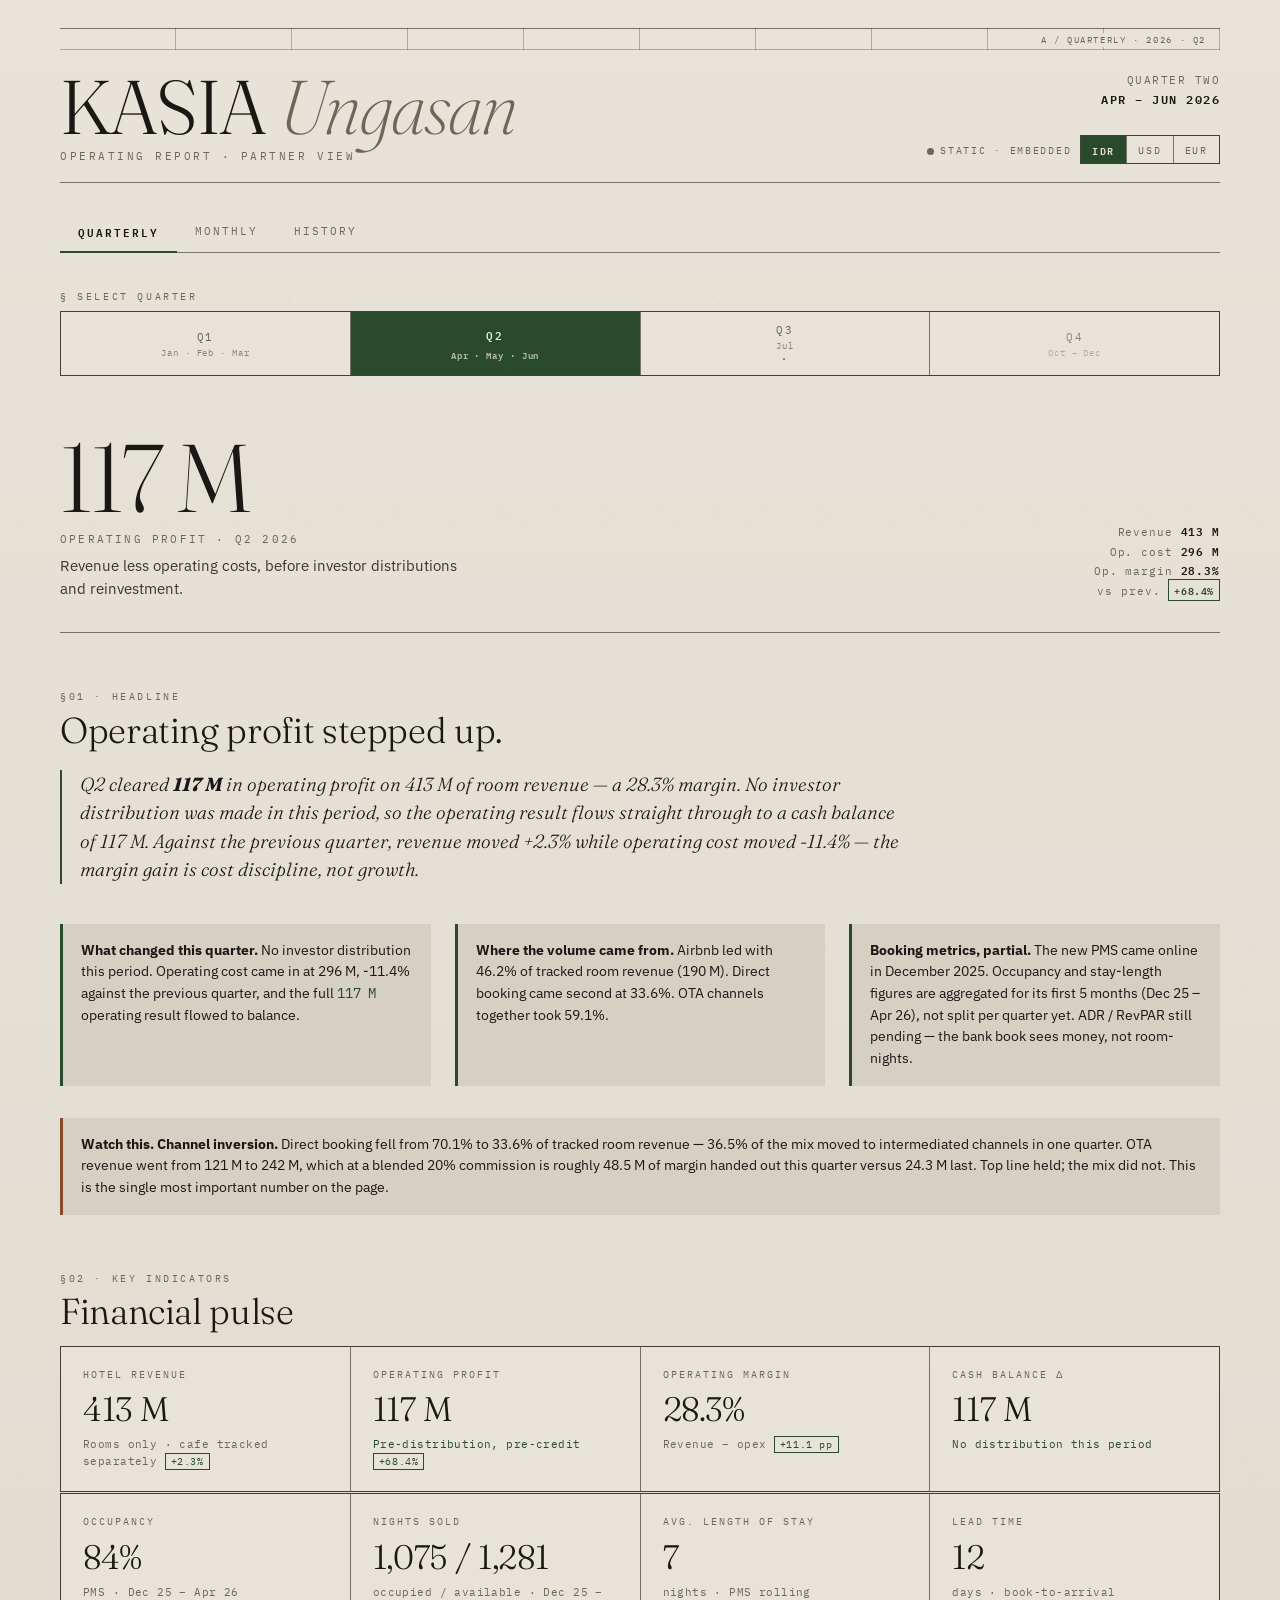
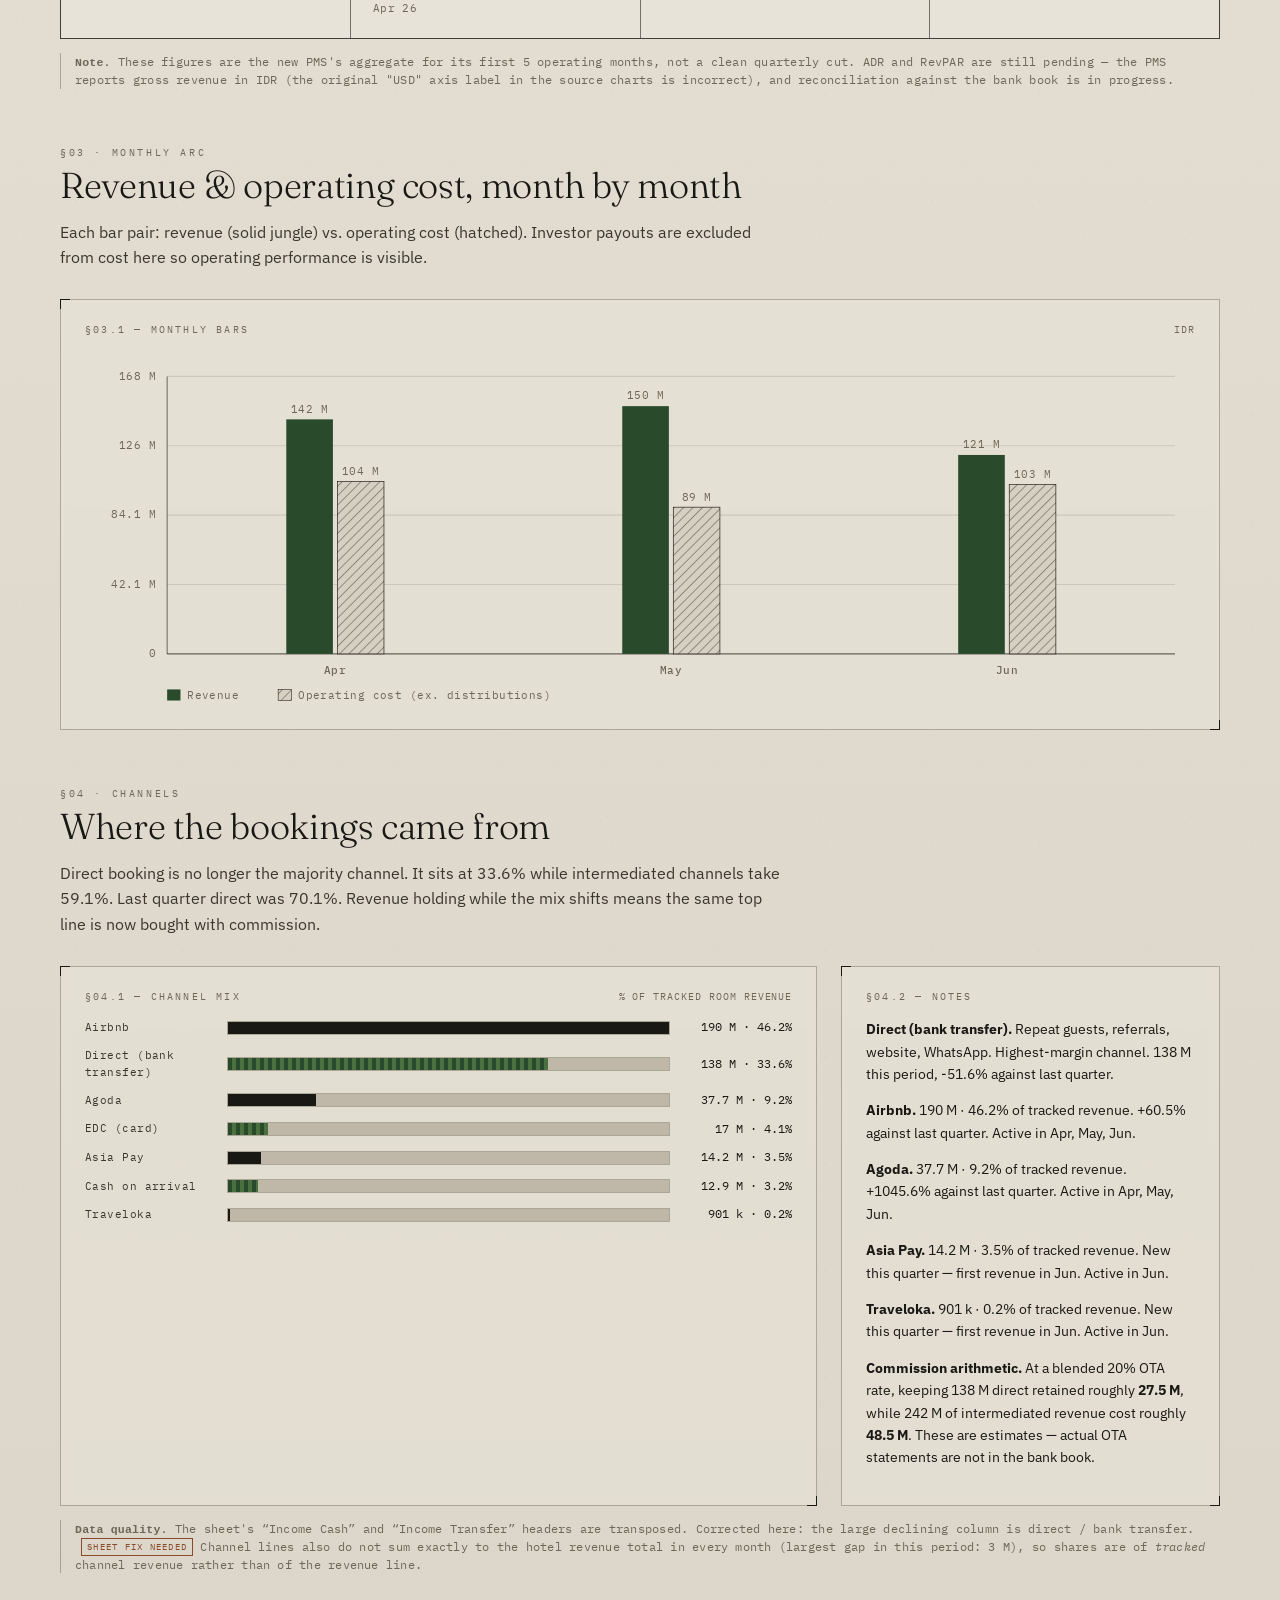
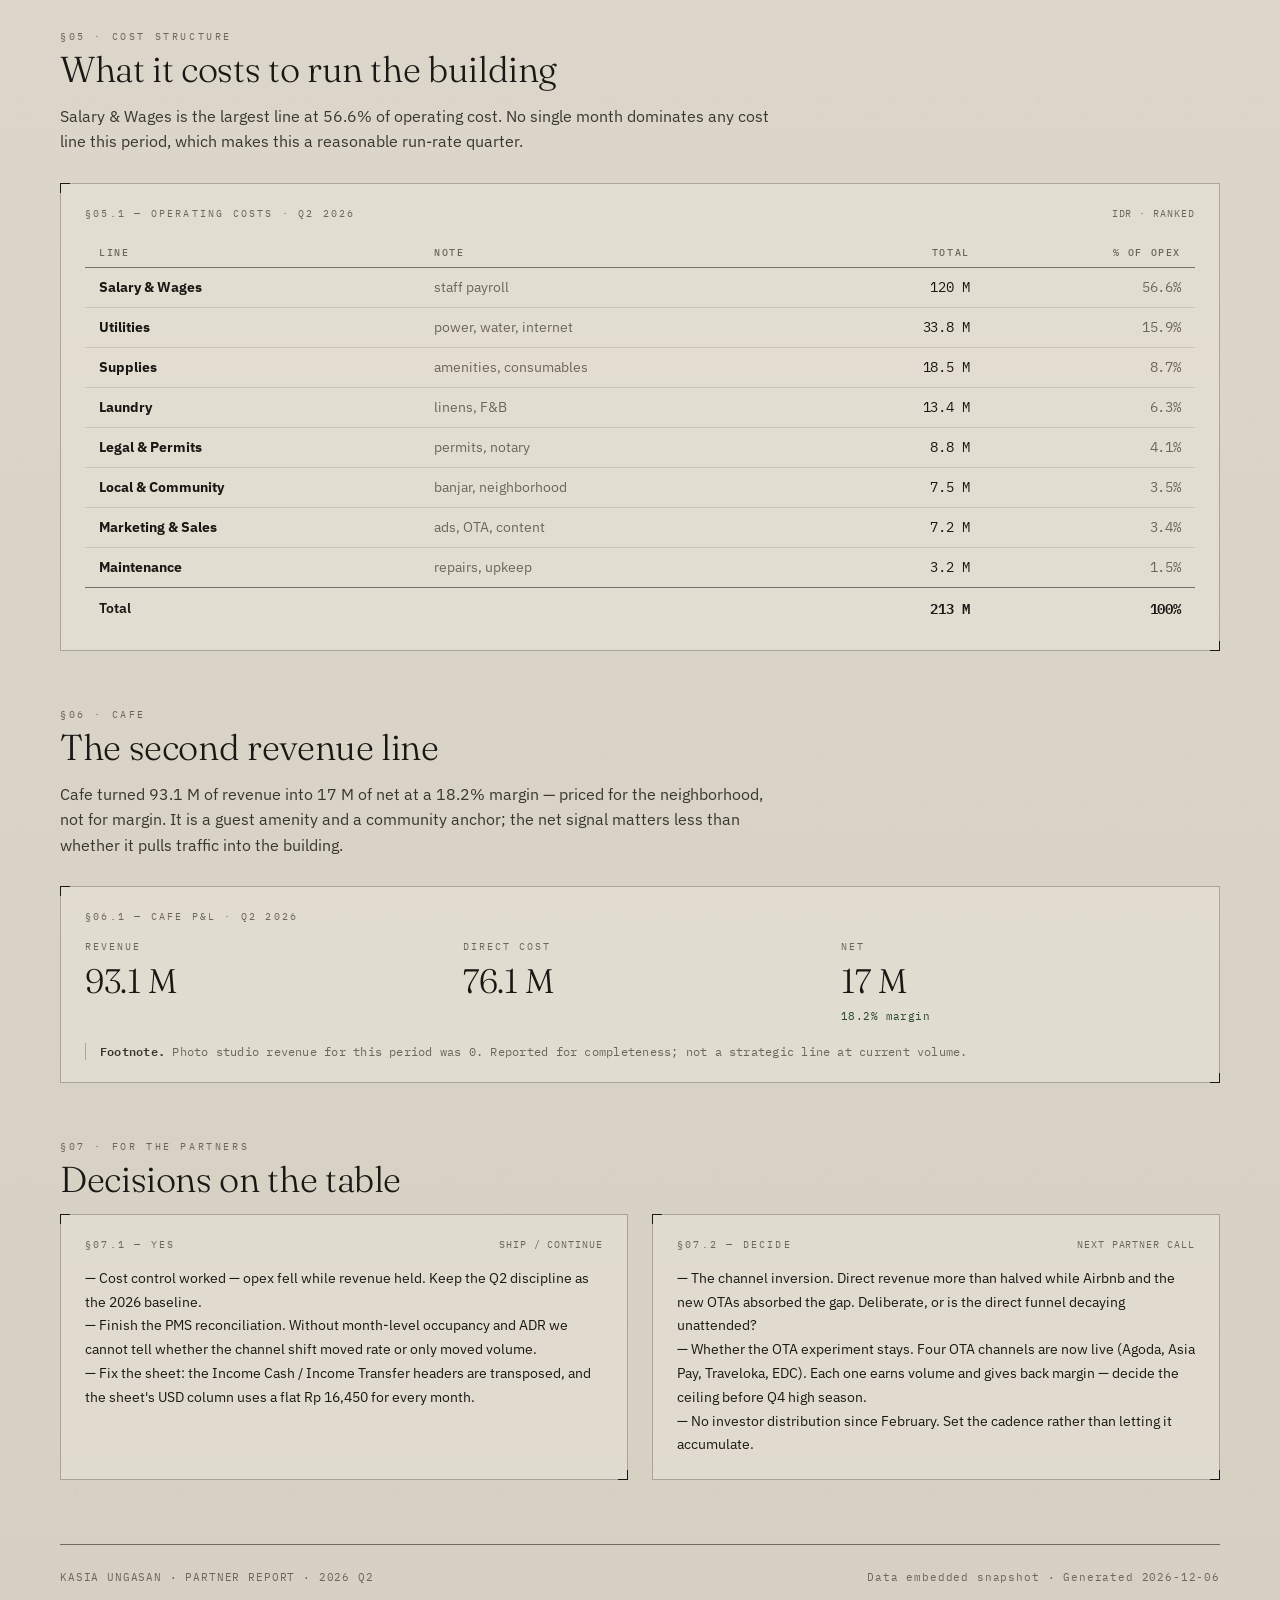
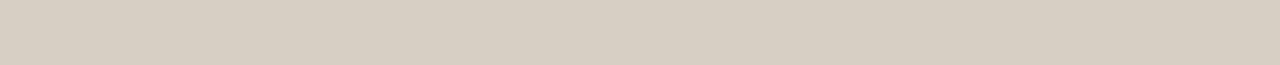
==== commit 07f9b5ed: "Q2 2026, quarter switcher, and IDR/USD/EUR Adds Q2 (and the July partial) and a three-currency view." ====
--- a/index.html
+++ b/index.html
@@ -4,16 +4,31 @@
 <meta charset="UTF-8" />
 <meta name="viewport" content="width=device-width, initial-scale=1" />
 <title>KASIA Ungasan · Quarterly Report</title>
-<meta name="description" content="KASIA Ungasan operating report — quarterly performance, channels, costs." />
+<meta name="description" content="KASIA Ungasan operating report — quarterly performance, channels, costs. IDR / USD / EUR." />
 <link rel="preconnect" href="https://fonts.googleapis.com" />
 <link rel="preconnect" href="https://fonts.gstatic.com" crossorigin />
 <link href="https://fonts.googleapis.com/css2?family=Fraunces:ital,opsz,wght@0,9..144,200..600;1,9..144,200..500&family=IBM+Plex+Mono:wght@400;500;600&family=IBM+Plex+Sans:wght@300;400;500;600&display=swap" rel="stylesheet" />
 <link rel="stylesheet" href="assets/style.css" />
+<style>
+  .qoq-row { display: flex; align-items: baseline; gap: 8px; flex-wrap: wrap; }
+</style>
 </head>
 <body>
+
+<!-- Login overlay -->
+<div id="login-overlay" class="hidden">
+  <div class="login-box">
+    <h2>KASIA Ungasan</h2>
+    <p>Enter the password to view the dashboard.</p>
+    <input type="password" id="login-password" placeholder="Password" autocomplete="current-password">
+    <button id="login-btn">Enter</button>
+    <div class="login-error" id="login-error"></div>
+  </div>
+</div>
+
 <div class="frame">
 
-  <div class="ruler" data-label="A / QUARTERLY · 2026 · Q1"></div>
+  <div class="ruler" id="ruler" data-label="A / QUARTERLY · 2026"></div>
 
   <header class="masthead">
     <div>
@@ -21,9 +36,10 @@
       <p class="subtitle">Operating Report · Partner View</p>
     </div>
     <div class="masthead-right">
-      Quarter One<br/>
-      <strong id="period-label">Jan – Mar 2026</strong><br/>
+      <span id="quarter-name">—</span><br/>
+      <strong id="period-label">—</strong><br/>
       <span class="status" id="source-status">loading</span>
+      <div id="cur-switch"></div>
     </div>
   </header>
 
@@ -33,38 +49,46 @@
     <a href="historical.html">History</a>
   </nav>
 
+  <div class="section-no">§ select quarter</div>
+  <div class="q-switch" id="q-switch" role="tablist" aria-label="Select quarter"></div>
+  <div class="fx-strip" id="fx-strip" hidden></div>
+
   <!-- HERO STAT -->
   <div class="hero-stat">
     <div>
       <h2 class="main-num" id="hero-opprofit">—</h2>
-      <div class="main-label">Operating profit · Q1 2026</div>
+      <div class="main-label">Operating profit · <span id="hero-period">—</span></div>
       <div class="main-sub" id="hero-sub">Revenue less operating costs, before investor distributions and reinvestment.</div>
     </div>
     <aside>
       <div>Revenue <b id="hero-rev">—</b></div>
       <div>Op. cost <b id="hero-opex">—</b></div>
       <div>Op. margin <b id="hero-margin">—</b></div>
+      <div id="hero-qoq-wrap">vs prev. <b id="hero-qoq">—</b></div>
     </aside>
   </div>
 
   <!-- HEADLINES -->
   <section id="headlines">
     <div class="section-no">§01 · Headline</div>
-    <h3 class="section-title">The hotel is operationally profitable.</h3>
+    <h3 class="section-title" id="headline-title">—</h3>
     <p class="lede" id="headline-lede">—</p>
     <div class="cols-3" style="margin-top:24px">
       <div class="callout">
         <strong>What changed this quarter.</strong>
-        Investor distributions landed in February (<span id="feb-payout">—</span>). Stripping those out, the underlying hotel operation cleared <span class="num pos" id="underlying-profit">—</span> on the quarter.
-      </div>
-      <div class="callout">
+        <span id="callout-changed">—</span>
+      </div>
+      <div class="callout" id="callout-volume-box">
         <strong>Where the volume came from.</strong>
-        Direct bookings (transfer) delivered <span id="direct-share">—</span> of room revenue. Airbnb held its share. Agoda was just switched on in February.
+        <span id="callout-volume">—</span>
       </div>
       <div class="callout">
         <strong>Booking metrics, partial.</strong>
         The new PMS came online in December 2025. Occupancy and stay-length figures are aggregated for its first 5 months (Dec 25 – Apr 26), not split per quarter yet. ADR / RevPAR still pending — the bank book sees money, not room-nights.
       </div>
+    </div>
+    <div class="callout warn" id="callout-alert" hidden>
+      <strong>Watch this.</strong> <span id="alert-text">—</span>
     </div>
   </section>
 
@@ -86,7 +110,7 @@
       <div class="kpi">
         <div class="kpi-label">Operating Margin</div>
         <div class="kpi-value" id="kpi-margin">—</div>
-        <div class="kpi-sub">Revenue − opex</div>
+        <div class="kpi-sub" id="kpi-margin-sub">Revenue − opex</div>
       </div>
       <div class="kpi">
         <div class="kpi-label">Cash Balance Δ</div>
@@ -120,6 +144,7 @@
     <p class="footnote" style="margin-top:14px">
       <strong>Note.</strong> These figures are the new PMS's aggregate for its first 5 operating months, not a clean quarterly cut. ADR and RevPAR are still pending — the PMS reports gross revenue in IDR (the original "USD" axis label in the source charts is incorrect), and reconciliation against the bank book is in progress.
     </p>
+    <p class="footnote" id="fx-footnote" hidden></p>
   </section>
 
   <!-- MONTHLY BARS -->
@@ -128,8 +153,19 @@
     <h3 class="section-title">Revenue &amp; operating cost, month by month</h3>
     <p class="section-lede">Each bar pair: revenue (solid jungle) vs. operating cost (hatched). Investor payouts are excluded from cost here so operating performance is visible.</p>
     <div class="panel">
-      <div class="panel-label"><span>§03.1 — MONTHLY BARS</span><span class="note">IDR</span></div>
+      <div class="panel-label"><span>§03.1 — MONTHLY BARS</span><span class="note" id="bars-note">IDR</span></div>
       <div id="month-chart"></div>
+    </div>
+  </section>
+
+  <!-- FX ARC (only when a foreign currency is active) -->
+  <section id="fx-section" hidden>
+    <div class="section-no">§03b · Currency effect</div>
+    <h3 class="section-title" id="fx-section-title">The same rupiah, worth less abroad</h3>
+    <p class="section-lede" id="fx-section-lede">—</p>
+    <div class="panel">
+      <div class="panel-label"><span>§03b.1 — REVENUE, IDR VS <span id="fx-code-label">USD</span></span><span class="note">indexed to the first month of the period = 100</span></div>
+      <div id="fx-chart"></div>
     </div>
   </section>
 
@@ -137,33 +173,29 @@
   <section id="channels">
     <div class="section-no">§04 · Channels</div>
     <h3 class="section-title">Where the bookings came from</h3>
-    <p class="section-lede">Direct (bank transfer) continues to dominate. Agoda was activated in February and will compound across Q2.</p>
+    <p class="section-lede" id="channels-lede">—</p>
     <div class="cols-2-2">
       <div class="panel">
-        <div class="panel-label"><span>§04.1 — CHANNEL MIX</span><span class="note">% of room revenue</span></div>
+        <div class="panel-label"><span>§04.1 — CHANNEL MIX</span><span class="note">% of tracked room revenue</span></div>
         <div class="bars" id="channel-bars"></div>
       </div>
       <div class="panel">
         <div class="panel-label"><span>§04.2 — NOTES</span></div>
-        <div style="font-size:14px;line-height:1.6">
-          <p><strong>Direct (transfer).</strong> Repeat guests, referrals, website, WhatsApp. Highest-margin channel.</p>
-          <p><strong>Airbnb.</strong> Steady. No new listing work required this quarter.</p>
-          <p><strong>Agoda.</strong> Just set up in February. Intentional test; Q2 will show whether it adds volume or substitutes direct.</p>
-          <p><strong>Commission retained.</strong> Roughly <span id="direct-retained">—</span> stayed with KASIA by keeping bookings direct at a blended 18–22% OTA commission rate.</p>
-        </div>
-      </div>
-    </div>
+        <div style="font-size:14px;line-height:1.6" id="channel-notes">—</div>
+      </div>
+    </div>
+    <p class="footnote" style="margin-top:14px" id="channel-footnote">—</p>
   </section>
 
   <!-- COSTS -->
   <section id="costs">
     <div class="section-no">§05 · Cost Structure</div>
     <h3 class="section-title">What it costs to run the building</h3>
-    <p class="section-lede">Labor and the credit line carry most of the load. A few one-off items (legal in January, asset purchases) inflated specific months but do not recur at the same scale.</p>
+    <p class="section-lede" id="costs-lede">—</p>
     <div class="panel">
-      <div class="panel-label"><span>§05.1 — OPERATING COSTS · Q1 2026</span><span class="note">IDR, ranked</span></div>
+      <div class="panel-label"><span>§05.1 — OPERATING COSTS · <span id="costs-period">—</span></span><span class="note" id="costs-note">ranked</span></div>
       <table class="tbl" id="costs-tbl">
-        <thead><tr><th>Line</th><th>Note</th><th class="num">Q1 total</th><th class="num">% of opex</th></tr></thead>
+        <thead><tr><th>Line</th><th>Note</th><th class="num">Total</th><th class="num">% of opex</th></tr></thead>
         <tbody></tbody>
         <tfoot></tfoot>
       </table>
@@ -174,9 +206,9 @@
   <section id="cafe">
     <div class="section-no">§06 · Cafe</div>
     <h3 class="section-title">The second revenue line</h3>
-    <p class="section-lede">Cafe operates near breakeven this quarter — priced for neighborhood, not margin. It's a guest amenity and a community anchor. The net signal matters less than whether it pulls traffic into the building.</p>
+    <p class="section-lede" id="cafe-lede">—</p>
     <div class="panel">
-      <div class="panel-label"><span>§06.1 — CAFE P&amp;L · Q1 2026</span></div>
+      <div class="panel-label"><span>§06.1 — CAFE P&amp;L · <span id="cafe-period">—</span></span></div>
       <div class="cols-3">
         <div>
           <div class="kpi-label">Revenue</div>
@@ -193,7 +225,7 @@
         </div>
       </div>
       <div class="footnote" style="margin-top:18px">
-        <b>Footnote.</b> Photo studio revenue for Q1 was <span id="studio-rev-inline">—</span> across the quarter. Reported for completeness; not a strategic line at current volume.
+        <b>Footnote.</b> Photo studio revenue for this period was <span id="studio-rev-inline">—</span>. Reported for completeness; not a strategic line at current volume.
       </div>
     </div>
   </section>
@@ -205,25 +237,17 @@
     <div class="cols-2">
       <div class="panel">
         <div class="panel-label"><span>§07.1 — YES</span><span class="note">ship / continue</span></div>
-        <ul style="list-style:none;padding:0;margin:0;font-size:14px;line-height:1.7">
-          <li>— Keep pushing direct bookings. Every Rp 100 M through transfer is ~Rp 20 M kept.</li>
-          <li>— Hold Agoda at current listing through Q2 as a data collection exercise.</li>
-          <li>— Close out the PMS reconciliation: month-level occupancy + clean ADR / RevPAR (currently only 5-month aggregate).</li>
-        </ul>
+        <ul style="list-style:none;padding:0;margin:0;font-size:14px;line-height:1.7" id="dec-yes"></ul>
       </div>
       <div class="panel">
         <div class="panel-label"><span>§07.2 — DECIDE</span><span class="note">next partner call</span></div>
-        <ul style="list-style:none;padding:0;margin:0;font-size:14px;line-height:1.7">
-          <li>— Cadence of investor distributions (one lump vs. quarterly).</li>
-          <li>— Reinvestment envelope for 2026 (what moved the needle in 2024–25 vs. what didn't).</li>
-          <li>— Cafe positioning: amenity vs. standalone P&amp;L target.</li>
-        </ul>
+        <ul style="list-style:none;padding:0;margin:0;font-size:14px;line-height:1.7" id="dec-decide"></ul>
       </div>
     </div>
   </section>
 
   <footer class="foot">
-    <div>KASIA UNGASAN · PARTNER REPORT · 2026 Q1</div>
+    <div>KASIA UNGASAN · PARTNER REPORT · <span id="foot-period">—</span></div>
     <div>Data <span id="data-source">—</span> · Generated <span id="gen-time">—</span></div>
   </footer>
 
@@ -231,50 +255,348 @@
 
 <script src="assets/data.js"></script>
 <script>
-(async function() {
+// =============================================================
+// EDITORIAL — per-quarter partner items.
+// These are judgement calls, not derived numbers. Edit freely; the
+// layout reads whatever is here. Anything data-driven lives in the
+// render functions below instead.
+// =============================================================
+const DECISIONS = {
+  Q1: {
+    yes: [
+      "Keep pushing direct bookings. Every Rp 100 M through transfer is ~Rp 20 M kept.",
+      "Hold Agoda at current listing through Q2 as a data collection exercise.",
+      "Close out the PMS reconciliation: month-level occupancy + clean ADR / RevPAR (currently only 5-month aggregate).",
+    ],
+    decide: [
+      "Cadence of investor distributions (one lump vs. quarterly).",
+      "Reinvestment envelope for 2026 (what moved the needle in 2024–25 vs. what didn't).",
+      "Cafe positioning: amenity vs. standalone P&amp;L target.",
+    ],
+  },
+  Q2: {
+    yes: [
+      "Cost control worked — opex fell while revenue held. Keep the Q2 discipline as the 2026 baseline.",
+      "Finish the PMS reconciliation. Without month-level occupancy and ADR we cannot tell whether the channel shift moved rate or only moved volume.",
+      "Fix the sheet: the Income Cash / Income Transfer headers are transposed, and the sheet's USD column uses a flat Rp 16,450 for every month.",
+    ],
+    decide: [
+      "The channel inversion. Direct revenue more than halved while Airbnb and the new OTAs absorbed the gap. Deliberate, or is the direct funnel decaying unattended?",
+      "Whether the OTA experiment stays. Four OTA channels are now live (Agoda, Asia Pay, Traveloka, EDC). Each one earns volume and gives back margin — decide the ceiling before Q4 high season.",
+      "No investor distribution since February. Set the cadence rather than letting it accumulate.",
+    ],
+  },
+  Q3: {
+    yes: [
+      "Treat this as a partial quarter — one or two months in, nothing here is a trend yet.",
+    ],
+    decide: [
+      "Whether the marketing step-up in July is a one-off or the new run rate.",
+    ],
+  },
+  Q4: { yes: [], decide: [] },
+};
+
+const MONTH_NAMES = ["Jan","Feb","Mar","Apr","May","Jun","Jul","Aug","Sep","Oct","Nov","Dec"];
+const CHANNEL_DEFS = [
+  { key: "transfer",  label: "Direct (bank transfer)", ota: false },
+  { key: "airbnb",    label: "Airbnb",                 ota: true  },
+  { key: "agoda",     label: "Agoda",                  ota: true  },
+  { key: "asiapay",   label: "Asia Pay",               ota: true  },
+  { key: "traveloka", label: "Traveloka",              ota: true  },
+  { key: "edc",       label: "EDC (card)",             ota: false },
+  { key: "cash",      label: "Cash on arrival",        ota: false },
+];
+const OTA_COMMISSION = 0.20;   // blended assumption, 18–22%
+
+let DATA = null, SOURCE = null, QSTATUS = null, CURRENT_Q = null;
+
+// -------------------------------------------------------------
+(async function boot() {
   const { data, source } = await loadYear(2026);
-  const q1 = { months: data.months.slice(0, 3) };
-  const m = computeMetrics(q1);
-
-  // Source status
+  DATA = data; SOURCE = source;
+  QSTATUS = quarterStatus(data);
+
   const srcEl = document.getElementById('source-status');
   srcEl.textContent = source === 'live' ? 'Live · Google Sheets' : 'Static · embedded';
   srcEl.className = 'status ' + (source === 'live' ? 'live' : 'static');
-  document.getElementById('data-source').textContent = source === 'live' ? 'live from Google Sheets' : 'embedded snapshot';
+  document.getElementById('data-source').textContent =
+    source === 'live' ? 'live from Google Sheets' : 'embedded snapshot';
   document.getElementById('gen-time').textContent = new Date().toISOString().slice(0,10);
 
-  // Hero
-  document.getElementById('hero-opprofit').textContent = fmtIDR(m.op_profit);
-  document.getElementById('hero-rev').textContent  = fmtIDR(m.revenue);
-  document.getElementById('hero-opex').textContent = fmtIDR(m.opex);
+  buildQuarterSwitch();
+  mountCurrencySwitch('#cur-switch', () => render());
+
+  // Default to the latest quarter that is complete; if none, the latest with data.
+  const complete = QSTATUS.filter(q => q.available && !q.partial);
+  CURRENT_Q = (complete.length ? complete[complete.length-1]
+                              : QSTATUS.filter(q => q.available).pop()).key;
+  render();
+})();
+
+function buildQuarterSwitch() {
+  const el = document.getElementById('q-switch');
+  el.innerHTML = QSTATUS.map(q => {
+    const cls = [q.partial ? 'partial' : ''].filter(Boolean).join(' ');
+    return `<button data-q="${q.key}" role="tab" ${q.available ? '' : 'disabled'}` +
+           `${cls ? ` class="${cls}"` : ''}>${q.label}` +
+           `<span class="q-span">${q.available ? esc(q.monthNames.join(' · ')) : esc(q.span)}</span></button>`;
+  }).join('');
+  el.addEventListener('click', e => {
+    const btn = e.target.closest('button');
+    if (!btn || btn.disabled) return;
+    CURRENT_Q = btn.dataset.q;
+    render();
+    document.querySelector('.hero-stat').scrollIntoView({ behavior: 'smooth', block: 'start' });
+  });
+}
+
+// -------------------------------------------------------------
+function render() {
+  const q = QSTATUS.find(x => x.key === CURRENT_Q);
+  const slice = sliceQuarter(DATA, CURRENT_Q);
+  const m = computeMetrics(slice);
+
+  // Previous quarter, for QoQ — only if it has the same number of months
+  // (comparing a full quarter against a one-month stub is noise).
+  const qi = KASIA_QUARTERS.findIndex(x => x.key === CURRENT_Q);
+  const prevQ = qi > 0 ? QSTATUS[qi-1] : null;
+  const prev = (prevQ && prevQ.available && prevQ.count === q.count)
+    ? computeMetrics(sliceQuarter(DATA, prevQ.key)) : null;
+
+  // Active tab
+  document.querySelectorAll('#q-switch button').forEach(b =>
+    b.classList.toggle('active', b.dataset.q === CURRENT_Q));
+
+  const periodTxt = q.monthNames[0] + ' – ' + q.monthNames[q.monthNames.length-1] + ' 2026'
+                  + (q.partial ? ' · partial' : '');
+  const shortPeriod = q.partial ? (q.monthNames.join('/') + ' 2026') : (q.key + ' 2026');
+
+  document.getElementById('ruler').setAttribute('data-label', 'A / QUARTERLY · 2026 · ' + q.key);
+  document.getElementById('quarter-name').textContent =
+    ({Q1:'Quarter One',Q2:'Quarter Two',Q3:'Quarter Three',Q4:'Quarter Four'})[q.key];
+  document.getElementById('period-label').textContent = periodTxt;
+  document.getElementById('hero-period').textContent = shortPeriod;
+  document.getElementById('costs-period').textContent = shortPeriod;
+  document.getElementById('cafe-period').textContent = shortPeriod;
+  document.getElementById('foot-period').textContent = '2026 ' + q.key;
+  document.getElementById('bars-note').textContent = KASIA_CUR.code;
+  document.getElementById('costs-note').textContent = KASIA_CUR.code + ' · ranked';
+
+  renderFxStrip(m, q);
+  renderHero(m, prev, q);
+  renderHeadline(m, prev, q);
+  renderKPIs(m, prev);
+  renderMonthlyChart(m);
+  renderFxSection(m, q);
+  renderChannels(m, prev, q);
+  renderCosts(m, q);
+  renderCafe(m);
+  renderDecisions(q);
+}
+
+// -------------------------------------------------------------
+function deltaChip(cur, prv, opts) {
+  opts = opts || {};
+  if (prv == null || !isFinite(prv) || prv === 0) return '';
+  const d = (cur - prv) / Math.abs(prv);
+  const good = opts.lowerIsBetter ? d < 0 : d > 0;
+  const cls = Math.abs(d) < 0.005 ? 'flat' : (good ? 'pos' : 'neg');
+  return `<span class="delta-chip ${cls}">${esc(fmtDelta(d))}</span>`;
+}
+
+function ppChip(cur, prv) {
+  if (prv == null || !isFinite(prv)) return '';
+  const d = (cur - prv) * 100;
+  const cls = Math.abs(d) < 0.05 ? 'flat' : (d > 0 ? 'pos' : 'neg');
+  const s = (d > 0 ? '+' : '') + d.toFixed(1) + ' pp';
+  return `<span class="delta-chip ${cls}">${esc(s)}</span>`;
+}
+
+// -------------------------------------------------------------
+function renderFxStrip(m, q) {
+  const strip = document.getElementById('fx-strip');
+  const fnote = document.getElementById('fx-footnote');
+  if (KASIA_CUR.isIDR()) {
+    strip.hidden = true;
+    fnote.hidden = true;
+    return;
+  }
+  strip.hidden = false;
+  const code = KASIA_CUR.code;
+  const rates = m.months.map(mo => fxRate(2026, mo.idx, code));
+  const lo = Math.min(...rates), hi = Math.max(...rates);
+  const spark = rates.map((r, i) => {
+    const t = (hi === lo) ? 1 : (r - lo) / (hi - lo);
+    const h = Math.max(3, Math.round(4 + t * 14));
+    return `<span class="${i === rates.length-1 ? 'last' : ''}" style="height:${h}px" ` +
+           `title="${esc(MONTH_NAMES[m.months[i].idx])} 2026: ${esc(fmtRate(r))} / 1 ${esc(code)}"></span>`;
+  }).join('');
+  const drift = m.fx.drift;
+  const driftCls = drift > 0 ? 'neg' : 'pos';   // rupiah weakening is bad for FX earnings
+  strip.innerHTML =
+    `<span class="key">Blended rate</span>` +
+    `<span class="val">${esc(fmtRate(m.fx.blended))} / 1 ${esc(code)}</span>` +
+    `<span class="sep">·</span>` +
+    `<span class="key">Across period</span>` +
+    `<span class="fx-spark">${spark}</span>` +
+    `<span class="val">${esc(fmtRate(lo))} → ${esc(fmtRate(hi))}</span>` +
+    `<span class="sep">·</span>` +
+    `<span class="key">Rupiah drift</span>` +
+    `<span class="drift ${driftCls}">${esc(fmtDelta(drift))}</span>` +
+    `<span class="trail">monthly averages · ECB reference</span>`;
+  fnote.hidden = false;
+  fnote.innerHTML = fxFootnote(2026, m.months.map(mo => mo.idx));
+}
+
+// -------------------------------------------------------------
+function renderHero(m, prev, q) {
+  document.getElementById('hero-opprofit').textContent = fmtVal(m.op_profit);
+  document.getElementById('hero-rev').textContent  = fmtVal(m.revenue);
+  document.getElementById('hero-opex').textContent = fmtVal(m.opex);
   document.getElementById('hero-margin').textContent = fmtPct(m.op_margin);
-
-  // Headline lede
-  const febPayout = q1.months[1].investor_payout;
-  document.getElementById('feb-payout').textContent = fmtIDR(febPayout);
-  document.getElementById('underlying-profit').textContent = fmtIDR(m.op_profit);
-  const directShare = m.channels.transfer / m.chan_total;
-  document.getElementById('direct-share').textContent = fmtPct(directShare);
-
-  const lede = `Q1 cleared ${esc(fmtIDR(m.op_profit))} in operating profit on ${esc(fmtIDR(m.revenue))} of room revenue — a ${esc(fmtPct(m.op_margin))} margin. The reported cash balance looks negative because ${esc(fmtIDR(febPayout))} of investor distributions were paid out in February. Strip those and the building paid for itself this quarter.`;
+  const wrap = document.getElementById('hero-qoq-wrap');
+  if (prev) {
+    wrap.hidden = false;
+    document.getElementById('hero-qoq').innerHTML = deltaChip(m.op_profit, prev.op_profit);
+  } else {
+    wrap.hidden = true;
+  }
+  const sub = document.getElementById('hero-sub');
+  sub.textContent = q.partial
+    ? `Revenue less operating costs for ${q.monthNames.join(' and ')} only — this quarter is incomplete.`
+    : 'Revenue less operating costs, before investor distributions and reinvestment.';
+}
+
+// -------------------------------------------------------------
+function renderHeadline(m, prev, q) {
+  const cur = KASIA_CUR.code;
+  const payoutMonths = m.months.filter(mo => (mo.investor_payout||0) > 0);
+  const payoutTotal = m.investor_payout;
+  const balance = m.revenue - m.expense_total;
+
+  // Title — states the actual condition, not a fixed slogan.
+  let title;
+  if (m.op_profit <= 0) {
+    title = 'The hotel did not cover its operating costs this period.';
+  } else if (prev && m.op_profit > prev.op_profit * 1.15) {
+    title = 'Operating profit stepped up.';
+  } else if (prev && m.op_profit < prev.op_profit * 0.85) {
+    title = 'Operating profit slipped, but the line held.';
+  } else {
+    title = 'The hotel is operationally profitable.';
+  }
+  document.getElementById('headline-title').textContent = title;
+
+  let lede = `${q.key}${q.partial ? ' (partial — ' + q.monthNames.join(', ') + ')' : ''} cleared ` +
+    `<b>${esc(fmtVal(m.op_profit))}</b> in operating profit on ${esc(fmtVal(m.revenue))} of room revenue — ` +
+    `a ${esc(fmtPct(m.op_margin))} margin.`;
+  if (payoutTotal > 0) {
+    lede += ` The reported cash balance reads ${esc(fmtVal(balance))} because ` +
+      `${esc(fmtVal(payoutTotal))} of investor distributions were paid out in ` +
+      `${payoutMonths.map(mo => esc(MONTH_NAMES[mo.idx])).join(' and ')}. ` +
+      `Strip those and the building paid for itself.`;
+  } else {
+    lede += ` No investor distribution was made in this period, so the operating result flows ` +
+      `straight through to a cash balance of ${esc(fmtVal(balance))}.`;
+  }
+  if (prev) {
+    const dRev = (m.revenue - prev.revenue) / prev.revenue;
+    const dOpex = (m.opex - prev.opex) / prev.opex;
+    lede += ` Against the previous quarter, revenue moved ${esc(fmtDelta(dRev))} while operating cost moved ` +
+      `${esc(fmtDelta(dOpex))}${(dRev > -0.02 && dOpex < -0.05) ? ' — the margin gain is cost discipline, not growth' : ''}.`;
+  }
+  if (cur !== 'IDR' && Math.abs(m.fx.drift) > 0.01) {
+    lede += ` Measured in ${esc(cur)} the rupiah weakened ${esc(fmtDelta(m.fx.drift))} across the period, ` +
+      `so the ${esc(cur)} figures understate the rupiah trend.`;
+  }
   document.getElementById('headline-lede').innerHTML = lede;
 
-  // KPIs
-  document.getElementById('kpi-rev').textContent = fmtIDR(m.revenue);
-  document.getElementById('kpi-rev-sub').textContent = 'Rooms only · cafe tracked separately';
-  document.getElementById('kpi-opprofit').textContent = fmtIDR(m.op_profit);
+  // Callout 1 — what changed
+  let changed;
+  if (payoutTotal > 0) {
+    changed = `Investor distributions landed in ${payoutMonths.map(mo => esc(MONTH_NAMES[mo.idx])).join(' and ')} ` +
+      `(${esc(fmtVal(payoutTotal))}). Stripping those out, the underlying hotel operation cleared ` +
+      `<span class="num pos">${esc(fmtVal(m.op_profit))}</span> on the period.`;
+  } else {
+    changed = `No investor distribution this period. Operating cost came in at ${esc(fmtVal(m.opex))}` +
+      (prev ? `, ${esc(fmtDelta((m.opex - prev.opex)/prev.opex))} against the previous quarter` : '') +
+      `, and the full <span class="num pos">${esc(fmtVal(m.op_profit))}</span> operating result flowed to balance.`;
+  }
+  document.getElementById('callout-changed').innerHTML = changed;
+
+  // Callout 2 — volume source
+  const ch = channelRows(m);
+  const top = ch[0];
+  const direct = ch.find(c => c.key === 'transfer');
+  let volume = `${esc(top.label)} led with ${esc(fmtPct(top.share))} of tracked room revenue ` +
+    `(${esc(fmtVal(top.v))}).`;
+  if (direct && top.key !== 'transfer') {
+    volume += ` Direct booking came second at ${esc(fmtPct(direct.share))}.`;
+  }
+  const otaShare = ch.filter(c => c.ota).reduce((a,c) => a + c.share, 0);
+  volume += ` OTA channels together took ${esc(fmtPct(otaShare))}.`;
+  document.getElementById('callout-volume').innerHTML = volume;
+
+  // Alert — the one thing that most deserves a partner's attention.
+  const alertBox = document.getElementById('callout-alert');
+  const alertTxt = buildAlert(m, prev, ch);
+  if (alertTxt) { alertBox.hidden = false; document.getElementById('alert-text').innerHTML = alertTxt; }
+  else { alertBox.hidden = true; }
+}
+
+// Surfaces the largest structural movement, if there is one worth flagging.
+function buildAlert(m, prev, ch) {
+  if (!prev) return '';
+  const prevCh = channelRows(prev);
+  const d = ch.find(c => c.key === 'transfer');
+  const pd = prevCh.find(c => c.key === 'transfer');
+  const bits = [];
+  if (d && pd && pd.share > 0.4 && d.share < pd.share - 0.12) {
+    const lost = pd.share - d.share;
+    const otaNow = ch.filter(c => c.ota).reduce((a,c)=>a+c.v, 0);
+    const otaPrev = prevCh.filter(c => c.ota).reduce((a,c)=>a+c.v, 0);
+    const commission = otaNow * OTA_COMMISSION;
+    bits.push(
+      `<b>Channel inversion.</b> Direct booking fell from ${esc(fmtPct(pd.share))} to ` +
+      `${esc(fmtPct(d.share))} of tracked room revenue — ${esc(fmtPct(lost))} of the mix moved to ` +
+      `intermediated channels in one quarter. OTA revenue went from ${esc(fmtVal(otaPrev))} to ` +
+      `${esc(fmtVal(otaNow))}, which at a blended ${Math.round(OTA_COMMISSION*100)}% commission is roughly ` +
+      `${esc(fmtVal(commission))} of margin handed out this quarter versus ` +
+      `${esc(fmtVal(otaPrev * OTA_COMMISSION))} last. Top line held; the mix did not. ` +
+      `This is the single most important number on the page.`
+    );
+  }
+  const spikes = m.months.filter(mo => (mo.marketing||0) > 3 * (m.costs["Marketing & Sales"].v / Math.max(1,m.months.length)));
+  if (!bits.length && spikes.length) {
+    bits.push(`<b>Marketing step-up.</b> ${spikes.map(s => esc(MONTH_NAMES[s.idx])).join(', ')} carried an ` +
+      `outsized marketing spend. Worth confirming whether it was campaign spend or an OTA commission settlement ` +
+      `booked to the marketing line.`);
+  }
+  return bits.join(' ');
+}
+
+// -------------------------------------------------------------
+function renderKPIs(m, prev) {
+  document.getElementById('kpi-rev').textContent = fmtVal(m.revenue);
+  document.getElementById('kpi-rev-sub').innerHTML =
+    'Rooms only · cafe tracked separately ' + (prev ? deltaChip(m.revenue, prev.revenue) : '');
+  document.getElementById('kpi-opprofit').textContent = fmtVal(m.op_profit);
   const opprofitSub = document.getElementById('kpi-opprofit-sub');
-  opprofitSub.textContent = 'Pre-distribution, pre-credit';
-  opprofitSub.classList.add(m.op_profit >= 0 ? 'pos' : 'neg');
+  opprofitSub.innerHTML = 'Pre-distribution, pre-credit ' + (prev ? deltaChip(m.op_profit, prev.op_profit) : '');
+  opprofitSub.className = 'kpi-sub ' + (m.op_profit >= 0 ? 'pos' : 'neg');
   document.getElementById('kpi-margin').textContent = fmtPct(m.op_margin);
+  document.getElementById('kpi-margin-sub').innerHTML =
+    'Revenue − opex ' + (prev ? ppChip(m.op_margin, prev.op_margin) : '');
 
   const balance = m.revenue - m.expense_total;
-  document.getElementById('kpi-balance').textContent = fmtIDR(balance);
+  document.getElementById('kpi-balance').textContent = fmtVal(balance);
   const balSub = document.getElementById('kpi-balance-sub');
-  balSub.textContent = (balance >= 0 ? 'Net of distributions' : 'After ' + fmtIDR(febPayout) + ' payout');
-  balSub.classList.add(balance >= 0 ? 'pos' : 'neg');
-
-  // Occupancy KPIs (new PMS aggregate, Dec 25 – Apr 26)
+  balSub.textContent = m.investor_payout > 0
+    ? 'After ' + fmtVal(m.investor_payout) + ' payout'
+    : 'No distribution this period';
+  balSub.className = 'kpi-sub ' + (balance >= 0 ? 'pos' : 'neg');
+
   const occ = window.KASIA_OCCUPANCY && window.KASIA_OCCUPANCY.newSystem;
   if (occ) {
     document.getElementById('kpi-occ').textContent = fmtPct(occ.avgOccupancy);
@@ -285,57 +607,44 @@
     document.getElementById('kpi-alos').textContent = occ.avgLengthOfStay;
     document.getElementById('kpi-lead').textContent = occ.avgLeadTimeDays;
   }
-
-  // Direct retained estimate (20% blended commission)
-  const directRetained = m.channels.transfer * 0.20;
-  document.getElementById('direct-retained').textContent = fmtIDR(directRetained);
-
-  renderMonthlyChart(m);
-  renderChannels(m);
-  renderCosts(m);
-
-  document.getElementById('cafe-rev').textContent = fmtIDR(m.cafe_rev);
-  document.getElementById('cafe-cost').textContent = fmtIDR(m.cafe_opex);
-  document.getElementById('cafe-net').textContent  = fmtIDR(m.cafe_net);
-  const cafeMargin = m.cafe_net / (m.cafe_rev || 1);
-  const cafeMEl = document.getElementById('cafe-margin');
-  cafeMEl.textContent = fmtPct(cafeMargin) + ' margin';
-  cafeMEl.classList.add(cafeMargin >= 0 ? 'pos' : 'neg');
-  document.getElementById('studio-rev-inline').textContent = fmtIDR(m.studio_rev);
-})();
-
+}
+
+// -------------------------------------------------------------
 function renderMonthlyChart(m) {
-  const W = 1000, H = 320, PAD_L = 64, PAD_R = 18, PAD_T = 22, PAD_B = 48;
-  const plotW = W - PAD_L - PAD_R;
-  const plotH = H - PAD_T - PAD_B;
+  const W = 1000, H = 320, PAD_L = 74, PAD_R = 18, PAD_T = 22, PAD_B = 48;
+  const plotW = W - PAD_L - PAD_R, plotH = H - PAD_T - PAD_B;
   const months = m.months;
-  const vals = months.flatMap(mo => [mo.hotel_revenue, (mo.hotel_expense_total - (mo.investor_payout||0) - (mo.investment||0))]);
-  const maxV = Math.max(...vals) * 1.1;
+  const cv = (v, idx) => fxConv(v || 0, 2026, idx);
+  const rows = months.map(mo => ({
+    label: mo.month,
+    rev: cv(mo.hotel_revenue, mo.idx),
+    opex: cv(mo.hotel_expense_total - (mo.investor_payout||0) - (mo.investment||0), mo.idx),
+  }));
+  const maxV = Math.max(...rows.flatMap(r => [r.rev, r.opex])) * 1.12;
   const yScale = v => PAD_T + plotH - (v / maxV) * plotH;
-  const groupW = plotW / months.length;
+  const groupW = plotW / rows.length;
   const barW = Math.min(42, groupW * 0.34);
 
   const ticks = [0, 0.25, 0.5, 0.75, 1].map(t => t * maxV);
-  const gridLines = ticks.map(v => `<line class="grid" x1="${PAD_L}" x2="${W-PAD_R}" y1="${yScale(v)}" y2="${yScale(v)}"/>
-    <text x="${PAD_L - 10}" y="${yScale(v)+3}" text-anchor="end">${esc(fmtIDR(v))}</text>`).join('');
-
-  const bars = months.map((mo, i) => {
+  const gridLines = ticks.map(v =>
+    `<line class="grid" x1="${PAD_L}" x2="${W-PAD_R}" y1="${yScale(v)}" y2="${yScale(v)}"/>
+     <text x="${PAD_L - 10}" y="${yScale(v)+3}" text-anchor="end">${esc(fmtValAxis(v))}</text>`).join('');
+
+  const bars = rows.map((r, i) => {
     const cx = PAD_L + groupW * i + groupW / 2;
-    const opex = mo.hotel_expense_total - (mo.investor_payout||0) - (mo.investment||0);
-    const rev = mo.hotel_revenue;
-    const revY = yScale(rev), opexY = yScale(opex);
+    const revY = yScale(r.rev), opexY = yScale(r.opex);
     return `
       <g>
         <rect class="series-pos" x="${cx - barW - 2}" y="${revY}" width="${barW}" height="${plotH + PAD_T - revY}"/>
         <rect fill="url(#hatch)" stroke="var(--ink)" stroke-width="0.6" x="${cx + 2}" y="${opexY}" width="${barW}" height="${plotH + PAD_T - opexY}"/>
-        <text x="${cx}" y="${H - PAD_B + 18}" text-anchor="middle" fill="var(--ink)" font-weight="500">${esc(mo.month)}</text>
-        <text x="${cx - barW/2 - 2}" y="${revY - 6}" text-anchor="middle" font-size="9">${esc(fmtIDR(rev))}</text>
-        <text x="${cx + barW/2 + 2}" y="${opexY - 6}" text-anchor="middle" font-size="9" fill="var(--ink-soft)">${esc(fmtIDR(opex))}</text>
+        <text x="${cx}" y="${H - PAD_B + 18}" text-anchor="middle" fill="var(--ink)" font-weight="500">${esc(r.label)}</text>
+        <text x="${cx - barW/2 - 2}" y="${revY - 6}" text-anchor="middle" font-size="9">${esc(fmtValAxis(r.rev))}</text>
+        <text x="${cx + barW/2 + 2}" y="${opexY - 6}" text-anchor="middle" font-size="9" fill="var(--ink-soft)">${esc(fmtValAxis(r.opex))}</text>
       </g>`;
   }).join('');
 
   document.getElementById('month-chart').innerHTML = `
-    <svg viewBox="0 0 ${W} ${H}" role="img" aria-label="Monthly revenue versus operating cost, Q1 2026" style="width:100%;height:auto;display:block">
+    <svg viewBox="0 0 ${W} ${H}" role="img" aria-label="Monthly revenue versus operating cost" style="width:100%;height:auto;display:block">
       <defs>
         <pattern id="hatch" width="6" height="6" patternUnits="userSpaceOnUse" patternTransform="rotate(45)">
           <rect width="6" height="6" fill="var(--concrete-1)"/>
@@ -355,44 +664,215 @@
     </svg>`;
 }
 
-function renderChannels(m) {
-  const entries = [
-    ["Direct (transfer)", m.channels.transfer, 'fill'],
-    ["Airbnb",            m.channels.airbnb,   'fill'],
-    ["Agoda",             m.channels.agoda,    'fill alt'],
-    ["EDC (card)",        m.channels.edc,      'fill alt'],
-    ["Cash",              m.channels.cash,     'fill alt'],
-  ];
+// -------------------------------------------------------------
+// The currency-effect section: same revenue, indexed in IDR and in the
+// active foreign currency, so the FX drag is visible rather than implied.
+function renderFxSection(m, q) {
+  const sec = document.getElementById('fx-section');
+  if (KASIA_CUR.isIDR() || m.months.length < 2) { sec.hidden = true; return; }
+  sec.hidden = false;
+  const code = KASIA_CUR.code;
+  document.getElementById('fx-code-label').textContent = code;
+
+  const months = m.months;
+  const idr = months.map(mo => mo.hotel_revenue);
+  const fx  = months.map(mo => fxConv(mo.hotel_revenue, 2026, mo.idx, code));
+  const idxIDR = idr.map(v => v / idr[0] * 100);
+  const idxFX  = fx.map(v => v / fx[0] * 100);
+  const gap = idxIDR[idxIDR.length-1] - idxFX[idxFX.length-1];
+
+  document.getElementById('fx-section-lede').innerHTML =
+    `Both lines are the same room revenue, indexed to ${esc(MONTH_NAMES[months[0].idx])} = 100. ` +
+    `The gap is pure exchange rate. By ${esc(MONTH_NAMES[months[months.length-1].idx])} the ` +
+    `${esc(code)} line sits ${esc(gap.toFixed(1))} points below the rupiah line — that spread is what a ` +
+    `foreign-currency partner loses without anything changing at the property. ` +
+    `The rate moved from ${esc(fmtRate(m.fx.rateFirst))} to ${esc(fmtRate(m.fx.rateLast))} per 1 ${esc(code)}.`;
+
+  const W = 1000, H = 260, PAD_L = 54, PAD_R = 90, PAD_T = 24, PAD_B = 44;
+  const plotW = W - PAD_L - PAD_R, plotH = H - PAD_T - PAD_B;
+  const all = idxIDR.concat(idxFX);
+  // Round the bounds out to whole units of 5 so the axis labels read cleanly.
+  const lo = Math.floor(Math.min(...all, 100) * 0.96 / 5) * 5;
+  const hi = Math.ceil(Math.max(...all, 100) * 1.04 / 5) * 5;
+  const x = i => PAD_L + (months.length === 1 ? plotW/2 : plotW * i / (months.length - 1));
+  const y = v => PAD_T + plotH - ((v - lo) / (hi - lo)) * plotH;
+
+  const ticks = [lo, (lo+hi)/2, hi];
+  const grid = ticks.map(v =>
+    `<line class="grid" x1="${PAD_L}" x2="${W-PAD_R}" y1="${y(v)}" y2="${y(v)}"/>
+     <text x="${PAD_L-10}" y="${y(v)+3}" text-anchor="end">${esc(v.toFixed(0))}</text>`).join('');
+  const base = `<line class="grid" x1="${PAD_L}" x2="${W-PAD_R}" y1="${y(100)}" y2="${y(100)}" stroke-dasharray="3 3"/>`;
+
+  const path = arr => arr.map((v,i) => `${i?'L':'M'}${x(i)},${y(v)}`).join(' ');
+  const dots = (arr, color) => arr.map((v,i) => `<circle cx="${x(i)}" cy="${y(v)}" r="3" fill="${color}"/>`).join('');
+  const labels = months.map((mo,i) =>
+    `<text x="${x(i)}" y="${H - PAD_B + 18}" text-anchor="middle" fill="var(--ink)" font-weight="500">${esc(mo.month)}</text>`).join('');
+
+  document.getElementById('fx-chart').innerHTML = `
+    <svg viewBox="0 0 ${W} ${H}" role="img" aria-label="Revenue indexed in IDR versus ${esc(code)}" style="width:100%;height:auto;display:block">
+      ${grid}${base}
+      <line class="axis" x1="${PAD_L}" x2="${W-PAD_R}" y1="${PAD_T+plotH}" y2="${PAD_T+plotH}"/>
+      <line class="axis" x1="${PAD_L}" x2="${PAD_L}" y1="${PAD_T}" y2="${PAD_T+plotH}"/>
+      <path d="${path(idxIDR)}" fill="none" stroke="var(--jungle)" stroke-width="2"/>
+      <path d="${path(idxFX)}" fill="none" stroke="var(--rust)" stroke-width="2" stroke-dasharray="6 3"/>
+      ${dots(idxIDR, 'var(--jungle)')}${dots(idxFX, 'var(--rust)')}
+      ${labels}
+      <text x="${x(months.length-1)+10}" y="${y(idxIDR[idxIDR.length-1])+4}" fill="var(--jungle)" font-weight="600">IDR ${esc(idxIDR[idxIDR.length-1].toFixed(0))}</text>
+      <text x="${x(months.length-1)+10}" y="${y(idxFX[idxFX.length-1])+4}" fill="var(--rust)" font-weight="600">${esc(code)} ${esc(idxFX[idxFX.length-1].toFixed(0))}</text>
+    </svg>`;
+}
+
+// -------------------------------------------------------------
+function channelRows(m) {
   const total = m.chan_total;
-  const maxV = Math.max(...entries.map(e => e[1]), 1);
-  const html = entries.map(([label, v, cls]) => {
-    const pct = v / (total || 1);
-    return `<div class="bar-row">
-      <div class="label">${esc(label)}</div>
-      <div class="track"><div class="${esc(cls)}" style="width:${(v/maxV*100).toFixed(1)}%"></div></div>
-      <div class="val">${esc(fmtIDR(v))} · ${esc(fmtPct(pct))}</div>
-    </div>`;
-  }).join('');
-  document.getElementById('channel-bars').innerHTML = html;
-}
-
-function renderCosts(m) {
+  return CHANNEL_DEFS
+    .map(d => ({ ...d, v: m.channels[d.key] || 0, share: (m.channels[d.key] || 0) / total }))
+    .filter(r => r.v > 0)
+    .sort((a,b) => b.v - a.v);
+}
+
+function renderChannels(m, prev, q) {
+  const rows = channelRows(m);
+  const maxV = Math.max(...rows.map(r => r.v), 1);
+  document.getElementById('channel-bars').innerHTML = rows.map(r => `
+    <div class="bar-row">
+      <div class="label">${esc(r.label)}</div>
+      <div class="track"><div class="${r.ota ? 'fill alt' : 'fill'}" style="width:${(r.v/maxV*100).toFixed(1)}%"></div></div>
+      <div class="val">${esc(fmtVal(r.v))} · ${esc(fmtPct(r.share))}</div>
+    </div>`).join('');
+
+  const direct = rows.find(r => r.key === 'transfer');
+  const otaRows = rows.filter(r => r.ota);
+  const otaTotal = otaRows.reduce((a,r) => a + r.v, 0);
+  const otaShare = otaTotal / m.chan_total;
+  const prevRows = prev ? channelRows(prev) : null;
+  const prevDirect = prevRows ? prevRows.find(r => r.key === 'transfer') : null;
+
+  let lede;
+  if (direct && direct.share >= 0.5) {
+    lede = `Direct booking still carries the majority of room revenue at ${fmtPct(direct.share)}. ` +
+      `That is the margin advantage — every unit through direct avoids a commission.`;
+  } else if (direct) {
+    lede = `Direct booking is no longer the majority channel. It sits at ${fmtPct(direct.share)} ` +
+      `while intermediated channels take ${fmtPct(otaShare)}. ` +
+      (prevDirect ? `Last quarter direct was ${fmtPct(prevDirect.share)}. ` : '') +
+      `Revenue holding while the mix shifts means the same top line is now bought with commission.`;
+  } else {
+    lede = `No direct-booking revenue recorded in this period.`;
+  }
+  document.getElementById('channels-lede').textContent = lede;
+
+  // Per-channel notes, generated from what actually happened.
+  const notes = [];
+  if (direct) {
+    notes.push(`<p><strong>Direct (bank transfer).</strong> Repeat guests, referrals, website, WhatsApp. ` +
+      `Highest-margin channel. ${fmtVal(direct.v)} this period` +
+      (prevDirect ? `, ${fmtDelta((direct.v - prevDirect.v)/prevDirect.v)} against last quarter` : '') + `.</p>`);
+  }
+  otaRows.forEach(r => {
+    const p = prevRows ? prevRows.find(x => x.key === r.key) : null;
+    const firstTime = prevRows && !p;
+    const monthsActive = m.months.filter(mo => (mo[r.key]||0) > 0).map(mo => MONTH_NAMES[mo.idx]);
+    notes.push(`<p><strong>${esc(r.label)}.</strong> ${fmtVal(r.v)} · ${fmtPct(r.share)} of tracked revenue. ` +
+      (firstTime ? `New this quarter — first revenue in ${esc(monthsActive[0] || '—')}. `
+                 : (p ? `${fmtDelta((r.v - p.v)/p.v)} against last quarter. ` : '')) +
+      `Active in ${esc(monthsActive.join(', ') || '—')}.</p>`);
+  });
+  const retained = direct ? direct.v * OTA_COMMISSION : 0;
+  const givenAway = otaTotal * OTA_COMMISSION;
+  notes.push(`<p><strong>Commission arithmetic.</strong> At a blended ${Math.round(OTA_COMMISSION*100)}% OTA rate, ` +
+    `keeping ${fmtVal(direct ? direct.v : 0)} direct retained roughly <b>${fmtVal(retained)}</b>, ` +
+    `while ${fmtVal(otaTotal)} of intermediated revenue cost roughly <b>${fmtVal(givenAway)}</b>. ` +
+    `These are estimates — actual OTA statements are not in the bank book.</p>`);
+  document.getElementById('channel-notes').innerHTML = notes.join('');
+
+  document.getElementById('channel-footnote').innerHTML =
+    `<strong>Data quality.</strong> ${esc(window.KASIA_SHEET_SWAP_NOTE)}` +
+    `<span class="flag">sheet fix needed</span> ` +
+    `Channel lines also do not sum exactly to the hotel revenue total in every month ` +
+    `(largest gap in this period: ${esc(fmtVal(channelGap(m)))}), so shares are of <em>tracked</em> ` +
+    `channel revenue rather than of the revenue line.`;
+}
+
+function channelGap(m) {
+  let worst = 0;
+  m.months.forEach(mo => {
+    const sum = CHANNEL_DEFS.reduce((a,d) => a + (mo[d.key]||0), 0);
+    const gap = Math.abs((mo.hotel_revenue||0) - sum);
+    if (gap > worst) worst = gap;
+  });
+  return fxConv(worst, 2026, m.months[0] ? m.months[0].idx : 0);
+}
+
+// -------------------------------------------------------------
+function renderCosts(m, q) {
   const entries = Object.entries(m.costs)
     .map(([name, {v, note}]) => ({ name, v, note }))
     .filter(e => e.v > 0)
     .sort((a,b) => b.v - a.v);
   const total = entries.reduce((a,e) => a + e.v, 0);
-  const tbody = entries.map(e => `
+  document.querySelector('#costs-tbl tbody').innerHTML = entries.map(e => `
     <tr>
       <td><strong>${esc(e.name)}</strong></td>
       <td class="muted">${esc(e.note)}</td>
-      <td class="num">${esc(fmtIDR(e.v))}</td>
+      <td class="num">${esc(fmtVal(e.v))}</td>
       <td class="num muted">${esc(fmtPct(e.v/(total||1)))}</td>
     </tr>`).join('');
-  document.querySelector('#costs-tbl tbody').innerHTML = tbody;
   document.querySelector('#costs-tbl tfoot').innerHTML = `
-    <tr class="total"><td>Total</td><td></td><td class="num">${esc(fmtIDR(total))}</td><td class="num">100%</td></tr>`;
+    <tr class="total"><td>Total</td><td></td><td class="num">${esc(fmtVal(total))}</td><td class="num">100%</td></tr>`;
+
+  // Lede: name the top line and any month that dominates a line (one-offs).
+  const top = entries[0];
+  const oneOffs = [];
+  const KEYMAP = { "Salary & Wages":'salary', "Utilities":'utilities', "Marketing & Sales":'marketing',
+    "Maintenance":'maintenance', "Laundry":'laundry', "Supplies":'supplies',
+    "Local & Community":'local', "Legal & Permits":'legal', "Assets":'assets' };
+  entries.forEach(e => {
+    const k = KEYMAP[e.name];
+    if (!k || m.months.length < 2) return;
+    let bestMo = null, best = 0;
+    m.months.forEach(mo => { const v = fxConv(mo[k]||0, 2026, mo.idx); if (v > best) { best = v; bestMo = mo; } });
+    if (bestMo && best > e.v * 0.7 && e.v > total * 0.03) {
+      oneOffs.push(`${e.name.toLowerCase()} is essentially a single ${MONTH_NAMES[bestMo.idx]} entry (${fmtVal(best)})`);
+    }
+  });
+  let lede = `${top.name} is the largest line at ${fmtPct(top.v/total)} of operating cost. `;
+  lede += oneOffs.length
+    ? `Read with care: ${oneOffs.join('; ')} — these do not recur at the same scale.`
+    : `No single month dominates any cost line this period, which makes this a reasonable run-rate quarter.`;
+  document.getElementById('costs-lede').textContent = lede;
+}
+
+// -------------------------------------------------------------
+function renderCafe(m) {
+  document.getElementById('cafe-rev').textContent = fmtVal(m.cafe_rev);
+  document.getElementById('cafe-cost').textContent = fmtVal(m.cafe_opex);
+  document.getElementById('cafe-net').textContent  = fmtVal(m.cafe_net);
+  const margin = m.cafe_net / (m.cafe_rev || 1);
+  const el = document.getElementById('cafe-margin');
+  el.textContent = fmtPct(margin) + ' margin';
+  el.className = 'kpi-sub ' + (margin >= 0 ? 'pos' : 'neg');
+  document.getElementById('studio-rev-inline').textContent = fmtVal(m.studio_rev);
+  document.getElementById('cafe-lede').textContent =
+    `Cafe turned ${fmtVal(m.cafe_rev)} of revenue into ${fmtVal(m.cafe_net)} of net at a ` +
+    `${fmtPct(margin)} margin — priced for the neighborhood, not for margin. It is a guest amenity ` +
+    `and a community anchor; the net signal matters less than whether it pulls traffic into the building.`;
+}
+
+// -------------------------------------------------------------
+function renderDecisions(q) {
+  const d = DECISIONS[q.key] || { yes: [], decide: [] };
+  const li = arr => arr.length
+    ? arr.map(t => `<li>— ${t}</li>`).join('')
+    : '<li class="muted">— Nothing recorded for this quarter yet.</li>';
+  document.getElementById('dec-yes').innerHTML = li(d.yes);
+  document.getElementById('dec-decide').innerHTML = li(d.decide);
 }
 </script>
+
+<!-- Optional password gate. Present only where a backend serves assets/auth.js;
+     on a static host the file 404s and the dashboard renders open. -->
+<script src="assets/auth.js"></script>
+
 </body>
 </html>
--- a/assets/style.css
+++ b/assets/style.css
@@ -513,3 +513,227 @@
   letter-spacing: 0.02em;
 }
 .footnote b { color: var(--ink-soft); font-weight: 600; }
+
+/* =============================================================
+   CURRENCY SWITCH · IDR / USD / EUR
+   Sits in the masthead. Same exposed-structure logic as .nav —
+   hard edges, mono type, single jungle accent for the active state.
+   ============================================================= */
+.cur-switch {
+  display: inline-flex;
+  gap: 1px;
+  background: var(--stroke-strong);
+  border: 1px solid var(--stroke-strong);
+  margin-top: 8px;
+}
+.cur-switch button {
+  background: var(--paper);
+  border: 0;
+  padding: 5px 11px 4px;
+  font-family: var(--mono);
+  font-size: 10px;
+  letter-spacing: 0.18em;
+  text-transform: uppercase;
+  color: var(--ink-mute);
+  cursor: pointer;
+  transition: background 0.15s, color 0.15s;
+}
+.cur-switch button:hover { color: var(--ink); background: var(--concrete-1); }
+.cur-switch button.active {
+  background: var(--jungle);
+  color: var(--concrete-0);
+  font-weight: 600;
+}
+.cur-switch button:focus-visible {
+  outline: 2px solid var(--jungle-bright);
+  outline-offset: 1px;
+}
+
+/* =============================================================
+   QUARTER SWITCH · Q1 / Q2 / Q3 / Q4
+   ============================================================= */
+.q-switch {
+  display: flex;
+  gap: 1px;
+  background: var(--stroke-strong);
+  border: 1px solid var(--stroke-strong);
+  margin-bottom: 28px;
+  flex-wrap: wrap;
+}
+.q-switch button {
+  flex: 1;
+  min-width: 108px;
+  background: var(--paper);
+  border: 0;
+  padding: 11px 10px 10px;
+  font-family: var(--mono);
+  font-size: 11px;
+  letter-spacing: 0.16em;
+  text-transform: uppercase;
+  color: var(--ink-mute);
+  cursor: pointer;
+  text-align: center;
+  transition: background 0.15s, color 0.15s;
+}
+.q-switch button .q-span {
+  display: block;
+  font-size: 9px;
+  letter-spacing: 0.1em;
+  opacity: 0.75;
+  margin-top: 3px;
+  text-transform: none;
+}
+.q-switch button:hover:not(:disabled) { color: var(--ink); background: var(--concrete-1); }
+.q-switch button.active {
+  background: var(--jungle);
+  color: var(--concrete-0);
+  font-weight: 600;
+}
+/* Keep the paper background — dimming the whole element lets the dark
+   container show through and makes empty quarters look emphasised. */
+.q-switch button:disabled {
+  cursor: not-allowed;
+  background: var(--paper);
+  color: var(--concrete-3);
+}
+.q-switch button:disabled .q-span { opacity: 0.6; }
+.q-switch button.partial::after {
+  content: " ·";
+  color: var(--rust);
+  font-weight: 700;
+}
+
+/* =============================================================
+   FX STRIP · the rate this period actually ran at
+   ============================================================= */
+.fx-strip {
+  display: flex;
+  align-items: baseline;
+  gap: 12px;
+  flex-wrap: wrap;
+  padding: 9px 14px;
+  border: 1px solid var(--stroke-strong);
+  background: var(--paper);
+  margin: -28px 0 28px;
+  border-top: 0;
+  font-family: var(--mono);
+  font-size: 11px;
+  letter-spacing: 0.06em;
+}
+.fx-strip.standalone { margin: 0 0 28px; border-top: 1px solid var(--stroke-strong); }
+.fx-strip .key {
+  color: var(--ink-mute);
+  text-transform: uppercase;
+  letter-spacing: 0.18em;
+  font-size: 9.5px;
+}
+.fx-strip .val { color: var(--ink); font-weight: 600; font-size: 13px; letter-spacing: 0; }
+.fx-strip .drift.neg { color: var(--rust); font-weight: 600; }
+.fx-strip .drift.pos { color: var(--jungle); font-weight: 600; }
+.fx-strip .sep { color: var(--stroke-strong); padding: 0 2px; }
+.fx-strip .trail { margin-left: auto; color: var(--ink-mute); }
+/* Values that must keep their own casing (e.g. "Rp 135.348.678"). */
+.fx-strip .plain { color: var(--ink-mute); text-transform: none; letter-spacing: 0.04em; }
+
+/* Sparkline of the monthly rate across the period */
+.fx-spark {
+  display: inline-flex;
+  align-items: flex-end;
+  gap: 2px;
+  height: 18px;
+}
+.fx-spark span {
+  display: block;
+  width: 6px;
+  background: var(--ink-mute);
+  opacity: 0.8;
+}
+.fx-spark span.last { background: var(--rust); opacity: 1; }
+
+/* =============================================================
+   DUAL-CURRENCY TABLE CELLS
+   ============================================================= */
+.tbl td.num .alt,
+.mini .alt,
+.kpi .alt {
+  display: block;
+  font-family: var(--mono);
+  font-size: 10px;
+  color: var(--ink-mute);
+  letter-spacing: 0.04em;
+  margin-top: 2px;
+}
+
+/* Data-quality flag — used where the sheet and the report disagree */
+.flag {
+  display: inline-block;
+  font-family: var(--mono);
+  font-size: 9px;
+  letter-spacing: 0.14em;
+  text-transform: uppercase;
+  color: var(--rust);
+  border: 1px solid var(--rust);
+  padding: 1px 5px;
+  margin-left: 6px;
+  vertical-align: 1px;
+}
+
+/* QoQ delta chips */
+.delta-chip {
+  font-family: var(--mono);
+  font-size: 10px;
+  letter-spacing: 0.06em;
+  padding: 1px 5px;
+  border: 1px solid var(--stroke);
+  white-space: nowrap;
+}
+.delta-chip.pos { color: var(--jungle); border-color: var(--jungle); }
+.delta-chip.neg { color: var(--rust);   border-color: var(--rust); }
+.delta-chip.flat { color: var(--ink-mute); }
+
+.masthead-right .cur-switch { margin-top: 10px; }
+@media (max-width: 720px) {
+  .fx-strip .trail { margin-left: 0; width: 100%; }
+  .q-switch button { min-width: 76px; font-size: 10px; }
+}
+
+/* The switch/strip rules below use display:flex, which would otherwise win
+   over the `hidden` attribute and leave an empty bar on the page. */
+[hidden] { display: none !important; }
+
+/* =============================================================
+   LOGIN OVERLAY
+   Shared by all three views. Only ever revealed by assets/auth.js,
+   which exists in the FastAPI deployment and not on a static host.
+   ============================================================= */
+#login-overlay {
+  position: fixed; inset: 0; z-index: 100;
+  background: var(--paper);
+  display: flex; flex-direction: column; align-items: center; justify-content: center;
+  padding: 20px;
+}
+#login-overlay.hidden { display: none; }
+.login-box {
+  width: 100%; max-width: 360px;
+  background: var(--surface);
+  border: 1px solid var(--stroke);
+  border-radius: 16px;
+  padding: 32px 24px;
+  text-align: center;
+}
+.login-box h2 { font-family: var(--display); font-size: 24px; font-weight: 500; margin-bottom: 8px; }
+.login-box p { color: var(--ink-mute); font-size: 14px; margin-bottom: 24px; }
+.login-box input {
+  width: 100%; padding: 14px 16px; font-size: 16px;
+  border: 1px solid var(--stroke-strong); border-radius: 12px;
+  background: var(--paper); color: var(--ink); font-family: inherit;
+  margin-bottom: 12px;
+}
+.login-box input:focus { outline: none; border-color: var(--ink-mute); }
+.login-box button {
+  width: 100%; padding: 14px; font-size: 16px; font-weight: 600;
+  border: none; border-radius: 12px; background: var(--ink); color: var(--paper);
+  font-family: inherit; cursor: pointer;
+}
+.login-box button:active { opacity: 0.9; }
+.login-error { color: var(--rust); font-size: 13px; margin-top: 12px; min-height: 20px; }
